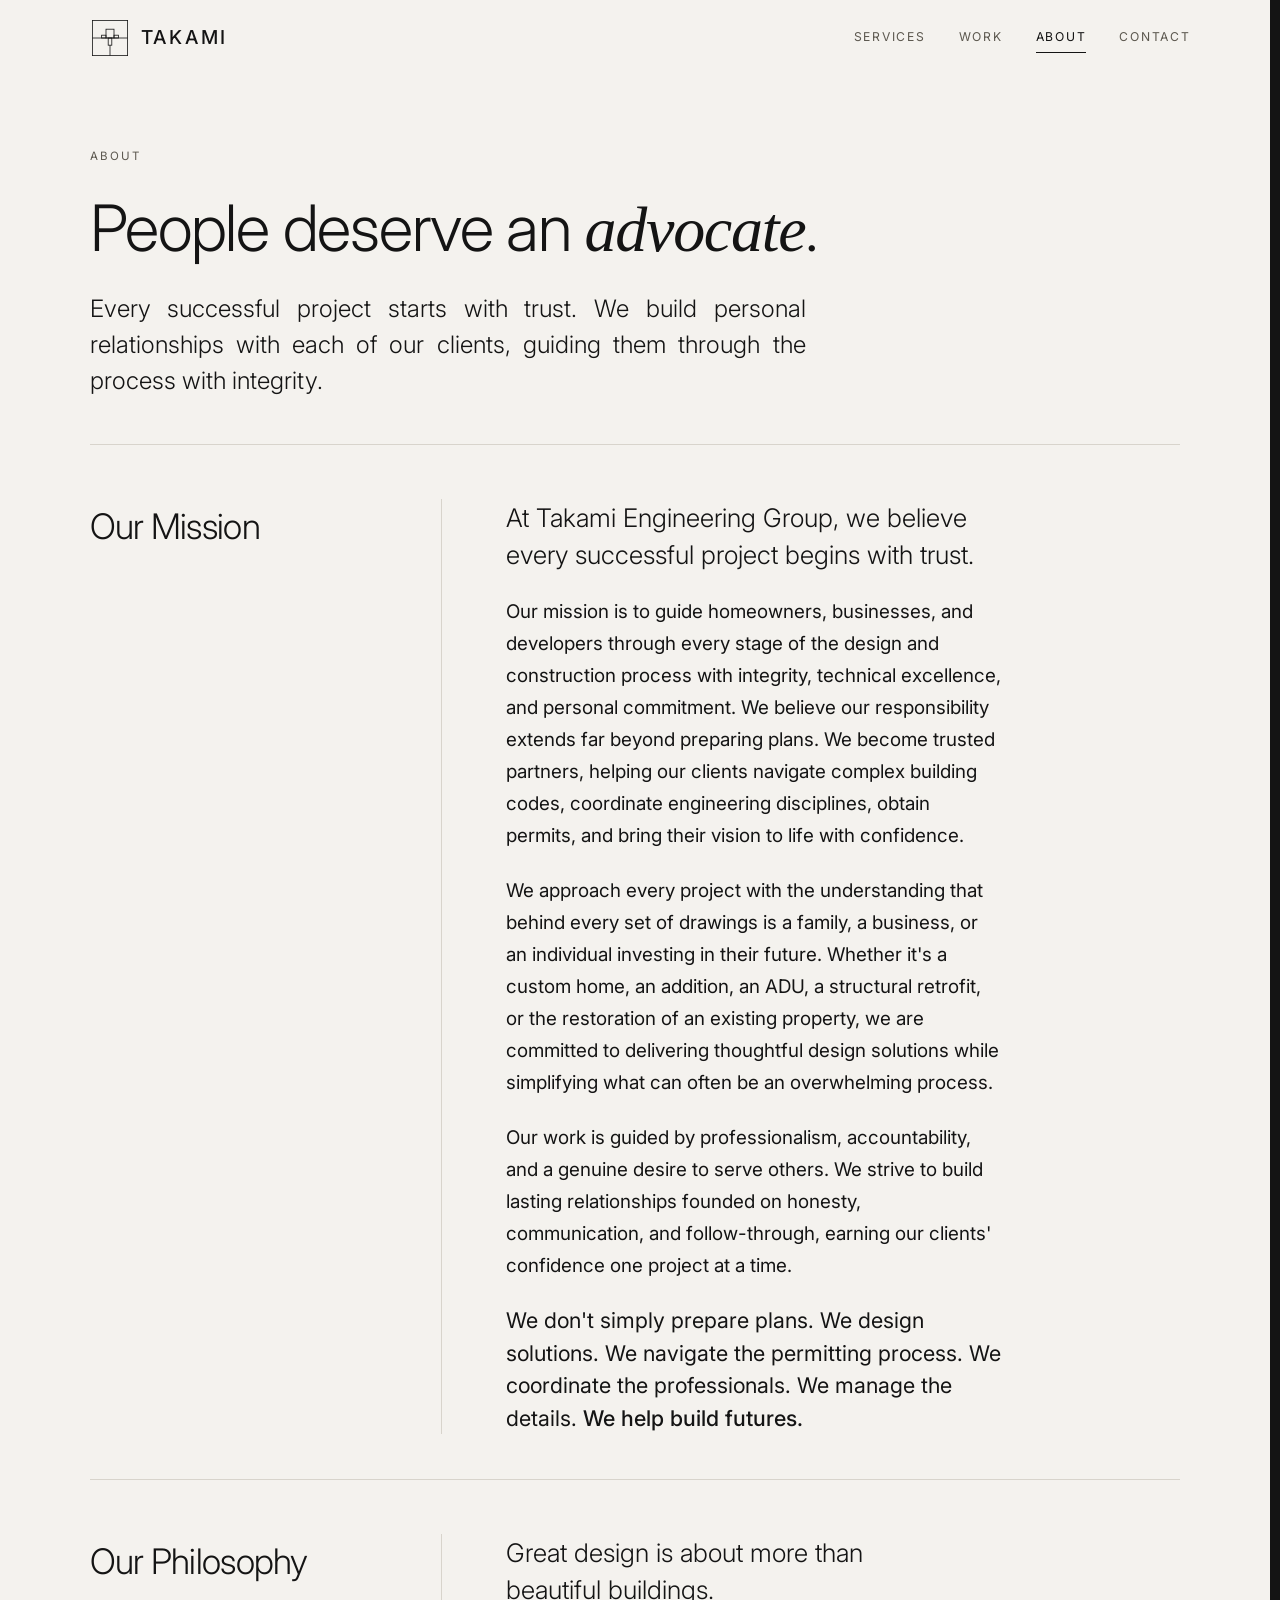
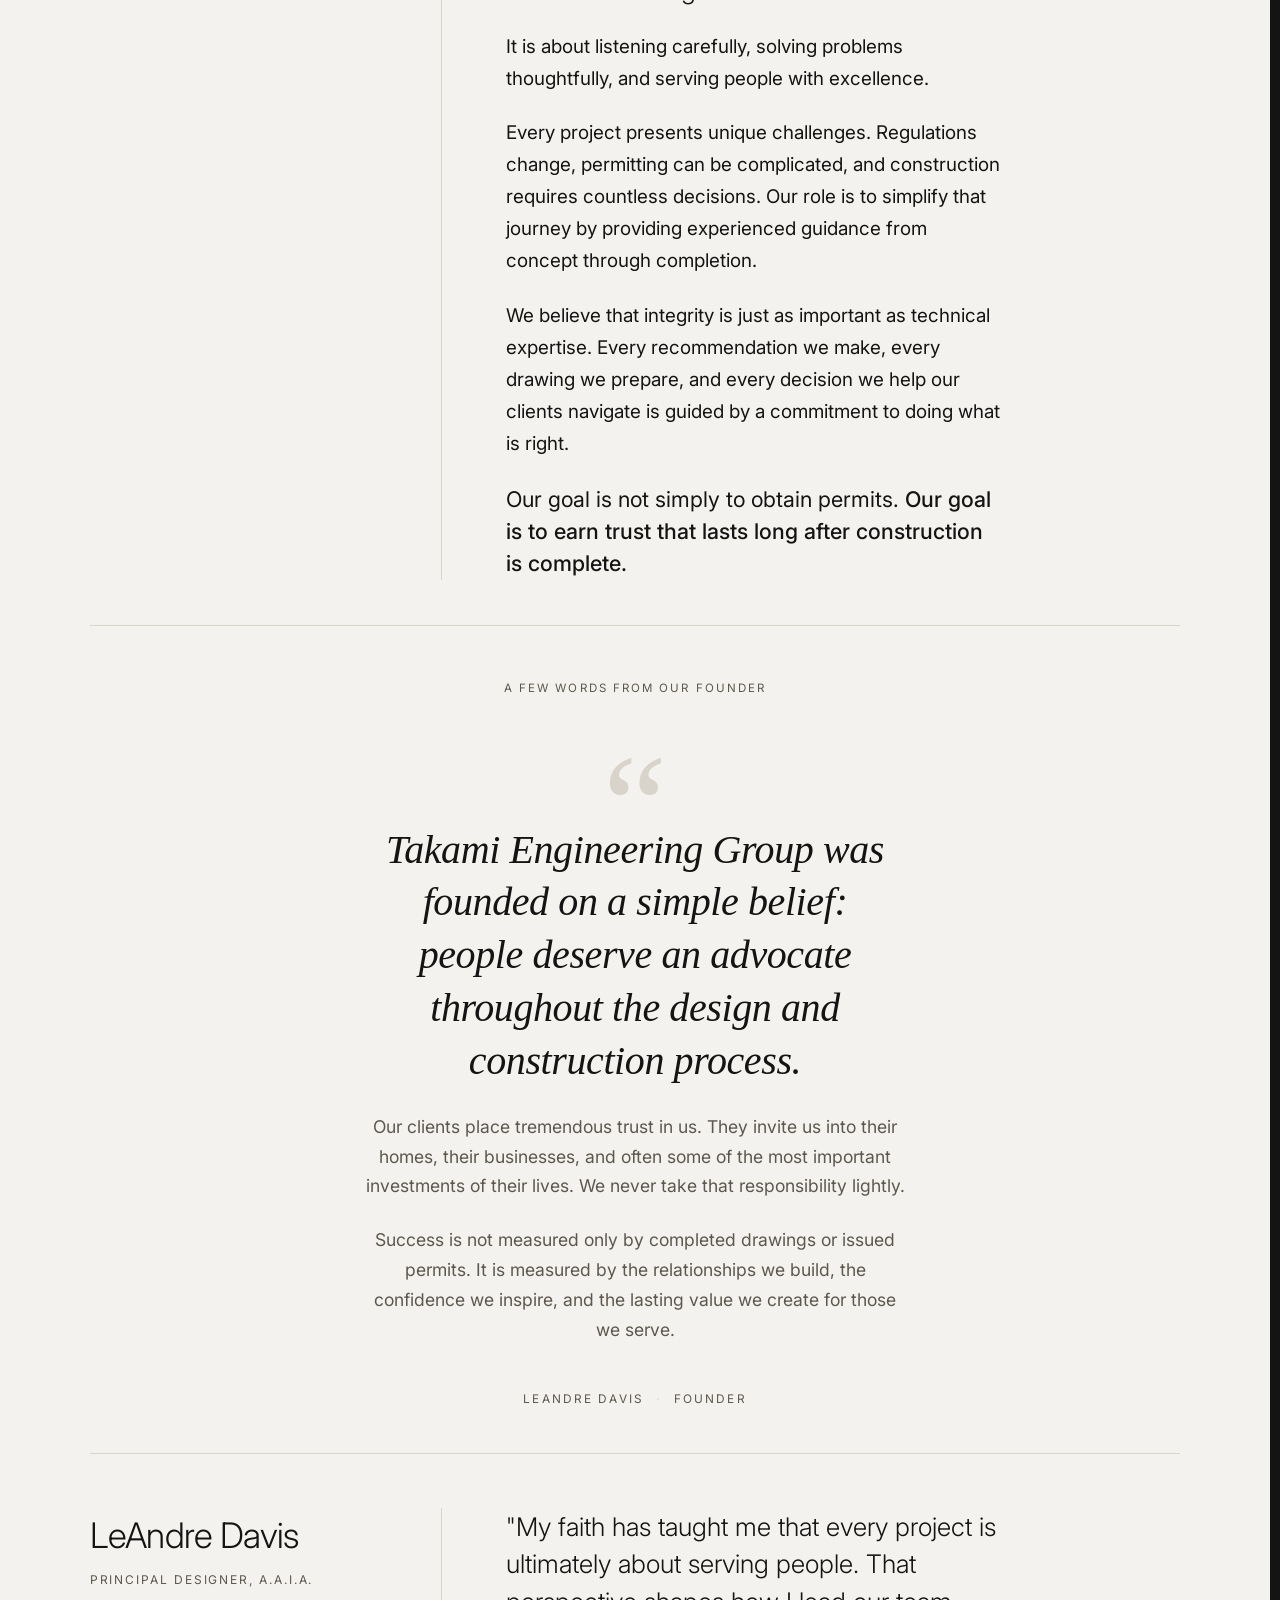
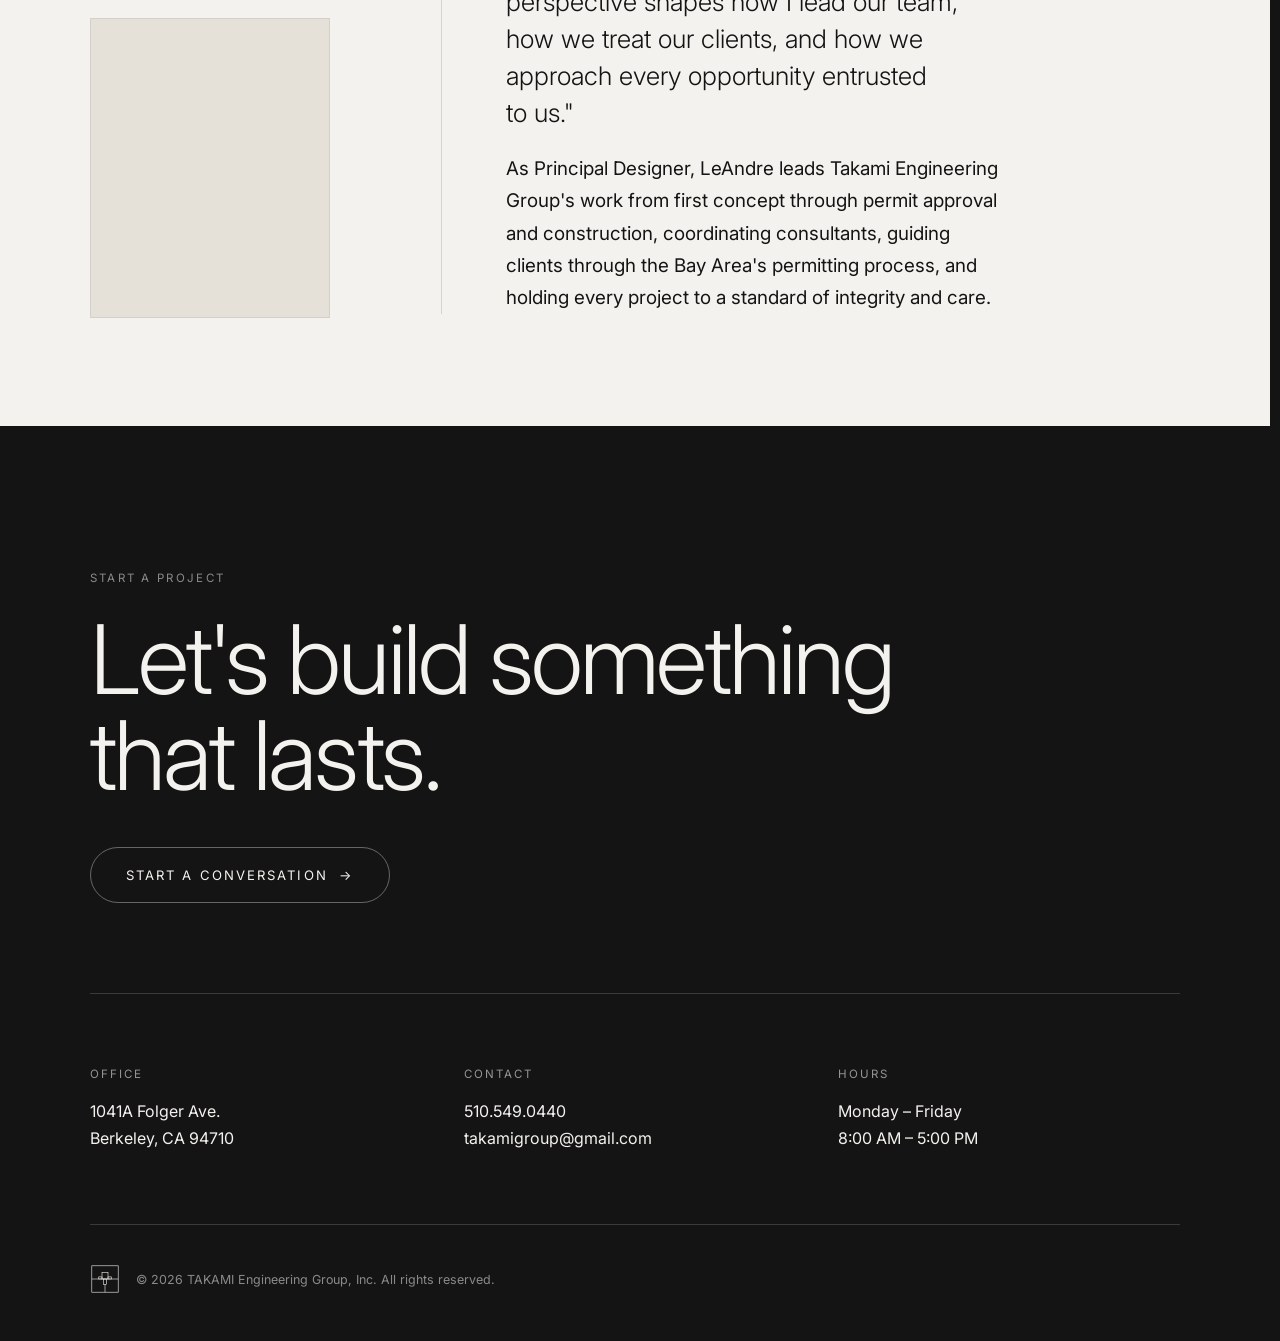
==== about.html @ b1cdbc2b "Mobile: centre 01-03 in the tower openings + centre the home page - Bridge: opening the raw image sh" ====
<!DOCTYPE html>
<html lang="en">

<head>
    <meta charset="utf-8" />
    <meta name="viewport" content="width=device-width, initial-scale=1" />
    <title>About · TAKAMI Engineering Group, Inc.</title>
    <meta name="description"
        content="Our mission, philosophy and founder. TAKAMI Engineering Group guides Bay Area clients through design, permitting and construction with integrity and personal commitment." />
    <meta name="theme-color" content="#141414" />

    <link rel="icon" type="image/svg+xml" href="favicon.svg" />

    <meta property="og:type" content="website" />
    <meta property="og:site_name" content="TAKAMI Engineering Group, Inc." />
    <meta property="og:title" content="About · TAKAMI Engineering Group, Inc." />
    <meta property="og:description"
        content="Every successful project begins with trust. Our mission, philosophy, and a few words from founder LeAndre Davis." />
    <meta property="og:url" content="https://takamigroup.com/about.html" />
    <meta name="twitter:card" content="summary" />

    <link rel="preconnect" href="https://fonts.googleapis.com">
    <link rel="preconnect" href="https://fonts.gstatic.com" crossorigin>
    <link href="https://fonts.googleapis.com/css2?family=Inter:wght@300;400;500&display=swap" rel="stylesheet">
    <link rel="stylesheet" href="styles.css?v=89">
</head>

<body>

    <template id="mark">
        <svg class="mark" viewBox="0 0 100 100" aria-hidden="true" focusable="false">
            <g fill="none" stroke="currentColor" stroke-width="2" vector-effect="non-scaling-stroke">
                <rect x="6" y="6" width="88" height="88" />
                <line x1="6" y1="50" x2="94" y2="50" />
                <rect x="40" y="28" width="20" height="22" />
                <rect x="29" y="43" width="11" height="7" />
                <rect x="60" y="43" width="11" height="7" />
                <rect x="45.5" y="50" width="9" height="18" />
                <line x1="50" y1="68" x2="50" y2="94" />
            </g>
        </svg>
    </template>

    <!-- NAV -->
    <header class="nav" id="top">
        <div class="nav__inner">
            <a class="brand" href="index.html" aria-label="TAKAMI, home">
                <span class="brand__mark">
                    <svg viewBox="0 0 100 100" aria-hidden="true" focusable="false">
                        <g class="m-logo" fill="none" stroke="currentColor" stroke-width="2"
                            vector-effect="non-scaling-stroke">
                            <rect x="6" y="6" width="88" height="88" />
                            <line x1="6" y1="50" x2="94" y2="50" />
                            <rect x="40" y="28" width="20" height="22" />
                            <rect x="29" y="43" width="11" height="7" />
                            <rect x="60" y="43" width="11" height="7" />
                            <rect x="45.5" y="50" width="9" height="18" />
                            <line x1="50" y1="68" x2="50" y2="94" />
                        </g>
                    </svg>
                </span>
                <span class="brand__word">TAKAMI</span>
            </a>
            <button class="nav__toggle" id="navToggle" type="button" aria-label="Menu"
                aria-expanded="false" aria-controls="navLinks">
                <span></span><span></span><span></span>
            </button>
            <nav class="nav__links" id="navLinks" aria-label="Primary">
                <a href="services.html">Services</a>
                <a href="work.html">Work</a>
                <a href="about.html" aria-current="page">About</a>
                <a href="contact.html">Contact</a>
            </nav>
        </div>
    </header>

    <main>

        <section class="page-head reveal">
            <p class="eyebrow">About</p>
            <h1 class="page-title">People deserve an <em>advocate</em>.</h1>
            <p class="page-lead">
                Every successful project starts with trust. We build personal relationships 
                with each of our clients, guiding them through the process with integrity.
            </p>
            <hr class="hero__rule">
        </section>

        <!-- Mission -->
        <section class="split reveal">
            <div class="split__label">
                <h2>Our Mission</h2>
            </div>
            <div class="prose">
                <p class="prose__lead">At Takami Engineering Group, we believe every successful project
                    begins with trust.</p>
                <p>Our mission is to guide homeowners, businesses, and developers through every stage of the
                    design and construction process with integrity, technical excellence, and personal
                    commitment. We believe our responsibility extends far beyond preparing plans. We become
                    trusted partners, helping our clients navigate complex building codes, coordinate
                    engineering disciplines, obtain permits, and bring their vision to life with confidence.</p>
                <p>We approach every project with the understanding that behind every set of drawings is a
                    family, a business, or an individual investing in their future. Whether it's a custom home,
                    an addition, an ADU, a structural retrofit, or the restoration of an existing property, we
                    are committed to delivering thoughtful design solutions while simplifying what can often be
                    an overwhelming process.</p>
                <p>Our work is guided by professionalism, accountability, and a genuine desire to serve others.
                    We strive to build lasting relationships founded on honesty, communication, and
                    follow-through, earning our clients' confidence one project at a time.</p>
                <p class="prose__statement">We don't simply prepare plans. We design solutions. We navigate the
                    permitting process. We coordinate the professionals. We manage the details.
                    <strong>We help build futures.</strong></p>
            </div>
        </section>

        <hr class="about-rule">

        <!-- Philosophy -->
        <section class="split reveal">
            <div class="split__label">
                <h2>Our Philosophy</h2>
            </div>
            <div class="prose">
                <p class="prose__lead">Great design is about more than beautiful buildings.</p>
                <p>It is about listening carefully, solving problems thoughtfully, and serving people with
                    excellence.</p>
                <p>Every project presents unique challenges. Regulations change, permitting can be complicated,
                    and construction requires countless decisions. Our role is to simplify that journey by
                    providing experienced guidance from concept through completion.</p>
                <p>We believe that integrity is just as important as technical expertise. Every recommendation
                    we make, every drawing we prepare, and every decision we help our clients navigate is guided
                    by a commitment to doing what is right.</p>
                <p class="prose__statement">Our goal is not simply to obtain permits.
                    <strong>Our goal is to earn trust that lasts long after construction is complete.</strong>
                </p>
            </div>
        </section>

        <hr class="about-rule">

        <!-- A few words from our founder -->
        <section class="reveal founder">
            <p class="eyebrow founder__eyebrow">A few words from our founder</p>
            <blockquote class="quote">
                <p class="quote__lead">Takami Engineering Group was founded on a simple belief: people
                    deserve an advocate throughout the design and construction process.</p>
                <p class="quote__body">Our clients place tremendous trust in us. They invite us into their
                    homes, their businesses, and often some of the most important investments of their lives.
                    We never take that responsibility lightly.</p>
                <p class="quote__body">Success is not measured only by completed drawings or issued permits.
                    It is measured by the relationships we build, the confidence we inspire, and the lasting
                    value we create for those we serve.</p>
                <footer class="quote__cite">LeAndre Davis <span>·</span> Founder</footer>
            </blockquote>
        </section>

        <hr class="about-rule">

        <!-- About LeAndre -->
        <section class="split reveal" id="leandre">
            <div class="split__label">
                <h2>LeAndre Davis</h2>
                <p class="split__sub">Principal Designer, A.A.I.A.</p>
                <span class="split__portrait" aria-hidden="true"></span>
            </div>
            <div class="prose">
                <p class="prose__lead">"My faith has taught me that every project is ultimately about serving
                    people. That perspective shapes how I lead our team, how we treat our clients, and how we
                    approach every opportunity entrusted to us."</p>
                <p>As Principal Designer, LeAndre leads Takami Engineering Group's work from first concept
                    through permit approval and construction, coordinating consultants, guiding clients through
                    the Bay Area's permitting process, and holding every project to a standard of integrity and
                    care.</p>
            </div>
        </section>

    </main>

    <!-- FOOTER -->
    <footer class="footer">
        <div class="footer__cta reveal">
            <p class="footer__eyebrow">Start a project</p>
            <h2>Let's build something<br>that lasts.</h2>
            <a class="button" href="contact.html">
                Start a conversation <span class="button__arrow" aria-hidden="true">→</span>
            </a>
        </div>

        <div class="footer__grid">
            <div>
                <h3>Office</h3>
                <p><a class="map-link" href="https://www.google.com/maps/dir/?api=1&amp;destination=1041A%20Folger%20Ave%2C%20Berkeley%2C%20CA%2094710" target="_blank" rel="noopener">1041A Folger Ave.<br>Berkeley, CA 94710</a></p>
            </div>
            <div>
                <h3>Contact</h3>
                <p>
                    <a href="tel:+15105490440">510.549.0440</a><br>
                    <a href="mailto:takamigroup@gmail.com">takamigroup@gmail.com</a>
                </p>
            </div>
            <div>
                <h3>Hours</h3>
                <p>Monday – Friday<br>8:00 AM – 5:00 PM</p>
            </div>
        </div>

        <div class="footer__base">
            <span class="footer__mark" data-mark></span>
            <p>© <span id="year"></span> TAKAMI Engineering Group, Inc. All rights reserved.</p>
        </div>
    </footer>

    <script src="site.js?v=89"></script>

</body>

</html>
---- styles.css ----
/* ------------------------------------------------------------------
   TAKAMI Engineering Group — concept homepage
   Monochrome, typographic, image-forward. No dependencies.
------------------------------------------------------------------ */

:root {
    --ink: #141414;
    --ink-soft: #5c584f;
    --paper: #f4f2ee;
    --line: #d8d4cc;
    --tile: #e5e1d9;
    --accent: #3d4b57;
    /* muted steel-blue, used only on hover / focus */
    --max: 1320px;
    --pad: clamp(1.5rem, 7vw, 8.5rem);
    /* left edge of the centred content — the shared alignment gutter
       (matches the footer: padding sits OUTSIDE the max-width) */
    --gutter: max(var(--pad), calc((100vw - var(--max)) / 2));
    --header-h: 4.75rem;
    --ease: cubic-bezier(0.22, 1, 0.36, 1);
}

*,
*::before,
*::after {
    box-sizing: border-box;
}

html {
    scroll-behavior: smooth;
    scroll-padding-top: var(--header-h);
    /* the footer's dark colour fills any overscroll past the bottom (no white gap) */
    background: var(--ink);
    /* reserve the scrollbar's width so nothing shifts when the page unlocks
       after the intro — the custom bar lives in this already-reserved gutter */
    scrollbar-gutter: stable;
    /* Firefox: thumb hidden until JS adds .scrolling */
    scrollbar-width: thin;
    scrollbar-color: transparent var(--paper);
}

html.scrolling {
    scrollbar-color: #a29c92 var(--paper);
}

/* custom scrollbar (WebKit / Chromium) — a floating capsule that is hidden
   by default and only appears while scrolling (JS toggles html.scrolling) */
::-webkit-scrollbar {
    width: 12px;
}

::-webkit-scrollbar-track {
    /* paper track blends with the page so only the floating thumb shows
       (the black html background is kept for the bottom overscroll) */
    background: var(--paper);
}

::-webkit-scrollbar-thumb {
    background: transparent;
    background-clip: padding-box;
    border: 2px solid transparent;
    border-radius: 999px;
    transition: background 0.3s var(--ease);
}

html.scrolling::-webkit-scrollbar-thumb {
    background: #a29c92;
}

html.scrolling::-webkit-scrollbar-thumb:hover {
    background: #7d766a;
}

body {
    margin: 0;
    background: var(--paper);
    color: var(--ink);
    font-family: "Inter", system-ui, -apple-system, sans-serif;
    font-weight: 400;
    line-height: 1.55;
    -webkit-font-smoothing: antialiased;
    text-rendering: optimizeLegibility;
    /* full-bleed backdrops use 100vw; clip the sliver past the content box so no
       horizontal scrollbar appears at any width or zoom (clip keeps vertical
       scrolling intact, unlike hidden) */
    overflow-x: clip;
}

a {
    color: inherit;
    text-decoration: none;
}

/* address links to Google Maps directions — inherit their surrounding colour */
.map-link:hover {
    text-decoration: underline;
    text-underline-offset: 3px;
}

/* crafted keyboard focus — invisible to mouse users */
:focus-visible {
    outline: 2px solid var(--accent);
    outline-offset: 3px;
    border-radius: 2px;
}

/* light ring on the dark footer for contrast */
.button:focus-visible,
.footer a:focus-visible {
    outline-color: rgba(244, 242, 238, 0.85);
}

/* Golden Gate tower behind the process (numbers) section only — full-bleed,
   grayscale, ghosted. The image top matches the section top; it scrolls with the
   section (not fixed). Full-bleed is safe at any width via body's overflow-x. */
.process-band {
    position: relative;
    /* how far the tower is zoomed past cover; site.js reads this to keep the copy
       aligned to the (now wider) legs. Higher = tower bigger, copy wider. */
    --tower-zoom: 1.75;
}

/* the process section's own padding — kept on .process-band directly (not tied
   to following the page-head) so the tuned tower-image height holds wherever the
   section sits in the page order */
.process-band {
    padding-top: clamp(1rem, 3vh, 2rem);
    /* holds the section (and thus the tower image) at its original height while
       the tightened steps free up space above */
    padding-bottom: clamp(1.5rem, 3.8vh, 8rem);
}

/* no divider under the "Our Process" label (transparent keeps the section
   height identical), and drop just the label lower without moving the journey
   or the tower image */
/* drop just the "Our Process" label lower, and KEEP its original bottom spacing
   so the process section height (and the tuned tower fit) is unchanged */
.process-band .section-head {
    margin-bottom: clamp(1.75rem, 4vh, 2.5rem);
    padding-bottom: clamp(0.9rem, 2.2vh, 1.4rem);
    transform: translateY(clamp(1.5rem, 4vh, 3rem));
}

/* space after the services marquee, before the tower image begins —
   matches the page-lead → rule gap */
.svc-section {
    padding-bottom: clamp(2rem, 5vh, 3.5rem);
}

/* Our difference sits between the tower and the footer — tighten the space
   above and below it */
.difference {
    padding-top: clamp(2rem, 5vh, 3.5rem);
    padding-bottom: clamp(2rem, 5vh, 3.5rem);
    display: grid;
    /* left column hugs the text (capped so it can't overflow on mid widths); the
       map sits right beside it, and leftover space falls to the right */
    grid-template-columns: minmax(0, 39rem) clamp(15rem, 22vw, 20rem);
    justify-content: start;
    align-items: center;
    gap: clamp(2.5rem, 5vw, 4.5rem);
}

.process-band::before {
    content: "";
    position: absolute;
    top: 0;
    bottom: 0;
    left: 50%;
    width: 100vw;
    transform: translateX(-50%);
    z-index: 0;
    pointer-events: none;
    background:
        linear-gradient(rgba(244, 242, 238, 0.80), rgba(244, 242, 238, 0.80)),
        url("golden_gate2.avif") center -26px / auto calc(var(--tower-zoom) * 100%) no-repeat;
    filter: grayscale(1) contrast(1.05);
}

.process-band > * {
    position: relative;
    z-index: 1;
}

h1,
h2,
h3 {
    font-weight: 300;
    letter-spacing: -0.02em;
    margin: 0;
    text-wrap: balance;
}

p {
    text-wrap: pretty;
}

.mark {
    width: 100%;
    height: 100%;
    display: block;
}

.eyebrow,
.section-index,
.tile__place,
.footer h3 {
    font-size: 0.72rem;
    text-transform: uppercase;
    letter-spacing: 0.18em;
    color: var(--ink-soft);
    font-weight: 400;
}

/* ---------------------------------------------------------------- Nav / brand */

.nav {
    position: fixed;
    top: 0;
    left: 0;
    right: 0;
    z-index: 200;
    height: var(--header-h);
    /* transparent with no line at the top; both fade in on scroll (all pages) */
    background: transparent;
    border-bottom: 1px solid transparent;
    transition: background 0.45s var(--ease), border-color 0.45s var(--ease);
}

/* solidify the header + reveal its underline once the page is scrolled */
body.scrolled .nav {
    background: var(--paper);
    border-bottom-color: var(--line);
}

.nav__inner {
    height: 100%;
    max-width: calc(var(--max) + 2 * var(--pad));
    margin-inline: auto;
    padding: 0 var(--pad);
    display: flex;
    align-items: center;
    justify-content: space-between;
    gap: 1.5rem;
}

.brand {
    display: inline-flex;
    align-items: center;
    gap: 0.7rem;
    flex: none;
    color: var(--ink);
}

.brand__mark {
    width: 40px;
    height: 40px;
    display: block;
    flex: none;
}

.brand__mark svg {
    width: 100%;
    height: 100%;
    display: block;
    overflow: visible;
}

.brand__word {
    font-size: 1.2rem;
    letter-spacing: 0.14em;
    font-weight: 500;
}


/* --- visible page navigation (readily available, no logo click) --- */
.nav__links {
    display: flex;
    align-items: center;
    gap: clamp(1.25rem, 2.6vw, 2.75rem);
}

.nav__links a {
    position: relative;
    font-size: 0.76rem;
    text-transform: uppercase;
    letter-spacing: 0.14em;
    color: var(--ink-soft);
    transition: color 0.3s var(--ease);
}

.nav__links a::after {
    content: "";
    position: absolute;
    left: 0;
    bottom: -6px;
    width: 100%;
    height: 1px;
    background: var(--ink);
    transform: scaleX(0);
    transform-origin: left;
    transition: transform 0.35s var(--ease);
}

.nav__links a:hover,
.nav__links a[aria-current="page"] {
    color: var(--ink);
}

.nav__links a:hover::after,
.nav__links a[aria-current="page"]::after {
    transform: scaleX(1);
}

/* --- mobile menu toggle --- */
.nav__toggle {
    display: none;
    flex-direction: column;
    gap: 5px;
    -webkit-appearance: none;
    appearance: none;
    background: none;
    border: 0;
    padding: 0.5rem;
    margin: -0.5rem;
    cursor: pointer;
    color: var(--ink);
}

.nav__toggle span {
    display: block;
    width: 24px;
    height: 1.5px;
    background: currentColor;
    transition: transform 0.35s var(--ease), opacity 0.3s var(--ease);
}

.nav__toggle.is-open span:nth-child(1) {
    transform: translateY(6.5px) rotate(45deg);
}

.nav__toggle.is-open span:nth-child(2) {
    opacity: 0;
}

.nav__toggle.is-open span:nth-child(3) {
    transform: translateY(-6.5px) rotate(-45deg);
}

@media (max-width: 720px) {
    .nav__toggle {
        display: inline-flex;
    }

    .nav__links {
        position: fixed;
        top: var(--header-h);
        left: 0;
        right: 0;
        flex-direction: column;
        align-items: stretch;
        gap: 0;
        padding: 0.25rem var(--pad) 1.25rem;
        background: var(--paper);
        border-bottom: 1px solid var(--line);
        transform: translateY(-10px);
        opacity: 0;
        visibility: hidden;
        transition: opacity 0.3s var(--ease), transform 0.3s var(--ease),
            visibility 0s linear 0.3s;
    }

    .nav__links.is-open {
        opacity: 1;
        visibility: visible;
        transform: none;
        transition: opacity 0.3s var(--ease), transform 0.3s var(--ease);
    }

    .nav__links a {
        font-size: 0.95rem;
        letter-spacing: 0.1em;
        padding: 0.95rem 0;
        border-bottom: 1px solid var(--line);
    }

    .nav__links a:last-child {
        border-bottom: 0;
    }

    .nav__links a::after {
        display: none;
    }
}

/* ---------------------------------------------------------------- Intro */

body.intro-lock {
    overflow: hidden;
}

#intro {
    display: none;
}

@media (prefers-reduced-motion: no-preference) {
    /* off-white intro that matches the page — the logo settles into the light header */
    #intro {
        display: block;
        position: fixed;
        inset: 0;
        z-index: 9999;
        pointer-events: none;
        background: var(--paper);
    }

    #intro .intro__veil {
        display: none;
    }

    /* mark + words start hidden and fade in together once ready */
    #intro .intro__mark {
        position: absolute;
        top: 50%;
        left: 50%;
        width: min(190px, 38vw);
        aspect-ratio: 1;
        transform: translate(-50%, -50%);
        color: var(--ink);
        opacity: 0;
    }

    #intro .intro__words {
        position: absolute;
        left: 50%;
        top: calc(50% + min(95px, 19vw) + 1.6rem);
        transform: translateX(-50%);
        display: flex;
        flex-direction: column;
        align-items: center;
        gap: 0.5rem;
        text-align: center;
        white-space: nowrap;
        color: var(--ink);
        opacity: 0;
    }

    .intro__title {
        font-size: clamp(1.9rem, 5.5vw, 3rem);
        font-weight: 300;
        letter-spacing: 0.05em;
        line-height: 1;
    }

    .intro__sub {
        font-size: clamp(0.68rem, 1.5vw, 0.9rem);
        font-weight: 400;
        letter-spacing: 0.32em;
        color: var(--ink-soft);
    }

    /* the sequence starts only after fonts are ready (JS adds .intro-ready):
       logo + wordmark fade in, wordmark dissolves, logo travels to the header,
       then the whole intro fades away revealing the light page beneath */
    body.intro-ready #intro {
        animation: introOut 0.6s var(--ease) 3.4s forwards;
    }

    body.intro-ready #intro .intro__mark {
        animation: introIn 0.7s var(--ease) forwards,
            markToCorner 1.35s var(--ease) 2s forwards;
    }

    body.intro-ready #intro .intro__words {
        animation: introWordsIn 0.8s var(--ease) 0.15s both,
            introWordsOut 0.6s var(--ease) 1.55s forwards;
    }
}

/* logo settles exactly onto the header .brand mark — JS measures the real mark
   and sets --mark-x/y/w; the calc() values are only a pre-JS fallback */
@keyframes markToCorner {
    to {
        top: var(--mark-y, calc((var(--header-h) - 40px) / 2));
        left: var(--mark-x, var(--gutter));
        width: var(--mark-w, 40px);
        transform: translate(0, 0);
    }
}

@keyframes introIn {
    from {
        opacity: 0;
    }

    to {
        opacity: 1;
    }
}

/* wordmark rises and fades in on load */
@keyframes introWordsIn {
    from {
        opacity: 0;
        transform: translateX(-50%) translateY(16px);
    }

    to {
        opacity: 1;
        transform: translateX(-50%) translateY(0);
    }
}

/* then lifts away before the mark travels to the corner */
@keyframes introWordsOut {
    to {
        opacity: 0;
        transform: translateX(-50%) translateY(-10px);
    }
}

@keyframes introOut {
    to {
        opacity: 0;
    }
}

/* ---------------------------------------------------------------- Layout */

main {
    display: block;
}

section {
    padding: clamp(4.5rem, 12vh, 9rem) var(--pad);
    /* +2·pad so the inner padding lands the content at the same width and
       margins as the footer box (padding effectively sits outside --max) */
    max-width: calc(var(--max) + 2 * var(--pad));
    margin-inline: auto;
}

.section-head {
    /* same gap as the page eyebrow → title (1.75rem) */
    margin-bottom: 1.75rem;
    padding-bottom: 0;
    /* no line under the heading — a section is ended by a rule, not started;
       kept transparent (not removed) so section heights are unchanged */
    border-bottom: 1px solid transparent;
}

/* section labels now read like the page eyebrow: small, uppercase, muted */
.section-head h2 {
    margin: 0;
    font-size: 0.72rem;
    font-weight: 400;
    text-transform: uppercase;
    letter-spacing: 0.18em;
    color: var(--ink-soft);
}

/* ---------------------------------------------------------------- Hero */

.hero {
    padding-top: calc(var(--header-h) + clamp(2rem, 8vh, 6rem));
    padding-bottom: 0;
    position: relative;
}

/* Golden Gate backdrop behind the hero — full-bleed, grayscale, ghosted so the
   text stays crisp. Runs from the very top (behind the transparent header, so it
   shows through) down to the hero rule. The image is positioned low so the
   bridge sits toward the bottom of the hero. */
.hero::before {
    content: "";
    position: absolute;
    top: 0;
    bottom: 0;
    left: 50%;
    width: 100vw;
    transform: translateX(-50%);
    z-index: 0;
    pointer-events: none;
    background:
        linear-gradient(180deg,
            rgba(244, 242, 238, 0.92) 0%,
            rgba(244, 242, 238, 0.85) 45%,
            rgba(244, 242, 238, 0.60) 100%),
        url("golden_gate.avif") center top / cover no-repeat;
    filter: grayscale(1) contrast(1.04);
}

/* Intersecting-lines frame: a vertical spine in the left margin that meets the
   hero rule at the bottom-left corner, cradling the hero words (Avelar cue). */
.hero::after {
    content: "";
    position: absolute;
    left: calc(var(--pad) - 1.4rem);
    top: calc(var(--header-h) + clamp(2rem, 8vh, 6rem));
    bottom: 0;
    width: 1px;
    background: var(--line);
    z-index: 1;
    pointer-events: none;
}

.hero > * {
    position: relative;
    z-index: 1;
}

/* extend the rule left so it intersects the vertical spine, and push it a little
   lower so the ghosted bridge shows more before the rule (home only) */
.hero .hero__rule {
    margin-top: clamp(3.5rem, 8vh, 6rem);
    margin-left: -1.4rem;
    width: calc(100% + 1.4rem);
}

/* the gutter is too tight for the spine on small screens */
@media (max-width: 640px) {
    .hero::after {
        display: none;
    }

    .hero .hero__rule {
        margin-left: 0;
        width: auto;
    }
}

.eyebrow {
    margin: 0 0 1.75rem;
}

/* shrink-wrap the statement + sub so the sub can justify to the exact width
   of the widest headline line (Picture 1) */
.hero__lines {
    width: max-content;
    max-width: 100%;
}

.hero__statement {
    font-size: clamp(2rem, 5vw, 4.2rem);
    line-height: 1.05;
    /* explicit line break controls the wrap — don't let balance override it */
    text-wrap: wrap;
}

.nowrap {
    white-space: nowrap;
}

/* divider between the hero and the section below */
.hero__rule {
    height: 0;
    border: 0;
    border-top: 1px solid var(--line);
    margin: clamp(2rem, 5vh, 3.5rem) 0 0;
}

.hero__statement em {
    font-style: italic;
    font-family: Georgia, "Times New Roman", serif;
    font-weight: 300;
}

.hero__sub {
    margin: 2.75rem 0 0;
    font-size: 0.82rem;
    letter-spacing: 0.2em;
    text-transform: uppercase;
    color: var(--ink-soft);
    /* stretch the single line to the full width of the headline block */
    text-align: justify;
    text-align-last: justify;
}

/* the mobile-only line break (splits the four services 2 + 2); on desktop the
   line stays single, so the middle separator shows as a normal middot instead */
.hero__sub-nl {
    display: none;
}

/* ---------------------------------------------------------------- Intro copy */

.intro-copy {
    display: grid;
    grid-template-columns: 1.4fr 1fr;
    gap: clamp(2rem, 6vw, 6rem);
    align-items: stretch;
    /* symmetric vertical padding so the whole block centres in its section;
       trimmed to offset the taller hero above so the footer stays put */
    padding-block: clamp(2rem, 6vh, 4.75rem);
}

/* left column: keep its copy centred in the shared column height */
.intro-copy__text {
    display: flex;
    flex-direction: column;
    justify-content: center;
}

.intro-copy__lead {
    font-size: clamp(1.05rem, 1.6vw, 1.3rem);
    font-weight: 300;
    line-height: 1.5;
    margin: 0;
}

.intro-copy__more {
    margin: 1.4rem 0 0;
    font-size: 0.98rem;
    font-weight: 300;
    color: var(--ink-soft);
}

.intro-copy__more a {
    color: var(--ink);
    text-decoration: underline;
    text-underline-offset: 3px;
}

.stats {
    display: grid;
    grid-auto-rows: 1fr;
    margin: 0;
}

/* Equal, gap-free rows so each divider line sits exactly at a row boundary;
   centring the content then lands it midway between its two lines. */
.stats div {
    display: flex;
    flex-direction: column;
    justify-content: center;
    border-top: 1px solid var(--line);
    padding: 0.9rem 0;
}

.stats div:first-child {
    border-top: 0;
}

.stats dt {
    font-size: clamp(1.6rem, 2.8vw, 2.2rem);
    font-weight: 300;
    letter-spacing: -0.03em;
    line-height: 1;
}

.stats dd {
    margin: 0.5rem 0 0;
    font-size: 0.8rem;
    text-transform: uppercase;
    letter-spacing: 0.12em;
    color: var(--ink-soft);
}

/* ---------------------------------------------------------------- Work grid */

.grid {
    display: grid;
    grid-template-columns: repeat(3, 1fr);
    gap: clamp(1rem, 2.2vw, 1.75rem);
}

.tile {
    display: flex;
    flex-direction: column;
    gap: 1.1rem;
    transition: transform 0.5s var(--ease);
}

.tile__img {
    display: block;
    aspect-ratio: 4 / 5;
    background: var(--tile);
    background-image:
        linear-gradient(135deg, rgba(0, 0, 0, 0.05) 0%, transparent 55%);
    position: relative;
    overflow: hidden;
    box-shadow: inset 0 0 0 1px rgba(20, 20, 20, 0.08);
    transition: box-shadow 0.5s var(--ease);
}

.tile__img::before {
    content: attr(data-label);
    position: absolute;
    left: 1rem;
    bottom: 1rem;
    font-size: 0.68rem;
    text-transform: uppercase;
    letter-spacing: 0.18em;
    color: var(--ink-soft);
}

.tile__img::after {
    content: "";
    position: absolute;
    inset: 0;
    background: var(--ink);
    opacity: 0;
    transition: opacity 0.5s var(--ease);
}

.tile:hover {
    transform: translateY(-4px);
}

.tile:hover .tile__img {
    box-shadow: inset 0 0 0 1px rgba(20, 20, 20, 0.2);
}

.tile:hover .tile__img::after {
    opacity: 0.05;
}

/* hanging catalog number + caption */
.tile__foot {
    display: flex;
    gap: 1rem;
    align-items: baseline;
}

.tile__no {
    flex: none;
    font-size: 0.72rem;
    letter-spacing: 0.1em;
    color: var(--ink-soft);
    font-variant-numeric: tabular-nums;
}

.tile__meta {
    display: flex;
    flex-direction: column;
    gap: 0.3rem;
}

.tile__name {
    position: relative;
    width: max-content;
    max-width: 100%;
    font-size: 1.02rem;
    font-weight: 400;
    transition: color 0.4s var(--ease);
}

.tile__name::after {
    content: "";
    position: absolute;
    left: 0;
    bottom: -3px;
    width: 100%;
    height: 1px;
    background: var(--accent);
    transform: scaleX(0);
    transform-origin: left;
    transition: transform 0.45s var(--ease);
}

.tile:hover .tile__name {
    color: var(--accent);
}

.tile:hover .tile__name::after {
    transform: scaleX(1);
}

/* ---------------------------------------------------------------- Practice */

/* centered single column so each service sits on the bridge tower's axis */
.capabilities {
    list-style: none;
    margin: 0 auto;
    padding: 0;
    max-width: 44rem;
}

.capabilities li {
    font-size: clamp(1.15rem, 2.4vw, 1.65rem);
    font-weight: 300;
    padding: 1.15rem 0;
    border-bottom: 1px solid var(--line);
    text-align: center;
}

.practice__note {
    max-width: 46ch;
    margin: 2.75rem 0 0;
    color: var(--ink-soft);
    font-size: 1rem;
}

/* ---------------------------------------------------------------- Footer */

.footer {
    background: var(--ink);
    color: var(--paper);
    padding: clamp(4.5rem, 12vh, 8rem) var(--pad) 2.5rem;
    margin-top: clamp(3rem, 8vh, 6rem);
}

.footer > * {
    max-width: var(--max);
    margin-inline: auto;
}

.footer__cta {
    padding-top: clamp(1rem, 4vh, 3rem);
    padding-bottom: clamp(4rem, 10vh, 7rem);
    border-bottom: 1px solid rgba(255, 255, 255, 0.16);
}

.footer__eyebrow {
    margin: 0 0 1.5rem;
    font-size: 0.72rem;
    text-transform: uppercase;
    letter-spacing: 0.2em;
    color: rgba(255, 255, 255, 0.5);
}

.footer__cta h2 {
    font-size: clamp(2.6rem, 7.5vw, 6rem);
    line-height: 1;
    letter-spacing: -0.03em;
    margin-bottom: 2.75rem;
}

.button {
    display: inline-flex;
    align-items: center;
    gap: 0.7rem;
    padding: 1.05rem 2.2rem;
    border: 1px solid rgba(255, 255, 255, 0.35);
    border-radius: 100px;
    font-size: 0.82rem;
    text-transform: uppercase;
    letter-spacing: 0.16em;
    transition: background 0.4s var(--ease), color 0.4s var(--ease),
        border-color 0.4s var(--ease);
}

.button:hover {
    background: var(--paper);
    color: var(--ink);
    border-color: var(--paper);
}

.button__arrow {
    transition: transform 0.4s var(--ease);
}

.button:hover .button__arrow {
    transform: translateX(4px);
}

.footer h3 {
    color: rgba(255, 255, 255, 0.55);
    margin: 0 0 0.85rem;
}

.footer__grid {
    display: grid;
    grid-template-columns: repeat(3, 1fr);
    gap: 2rem;
    padding: clamp(3rem, 8vh, 5rem) 0;
}

.footer__grid p {
    margin: 0;
    line-height: 1.7;
}

.footer__grid a:hover {
    color: #fff;
    text-decoration: underline;
    text-underline-offset: 3px;
}

.footer__base {
    display: flex;
    align-items: center;
    gap: 1rem;
    padding-top: 2rem;
    border-top: 1px solid rgba(255, 255, 255, 0.16);
    color: rgba(255, 255, 255, 0.5);
    font-size: 0.78rem;
}

.footer__mark {
    width: 30px;
    height: 30px;
    flex: none;
    color: var(--paper);
}

/* ---------------------------------------------------------------- Reveal */

.reveal {
    opacity: 0;
    transform: translateY(22px);
    transition: opacity 0.9s var(--ease), transform 0.9s var(--ease);
}

.reveal.is-visible {
    opacity: 1;
    transform: none;
}

/* staggered children (grid tiles, capability rows) */
[data-stagger] > * {
    opacity: 0;
    transform: translateY(18px);
    transition: opacity 0.8s var(--ease), transform 0.8s var(--ease);
}

[data-stagger].is-visible > * {
    opacity: 1;
    transform: none;
}

@media (prefers-reduced-motion: reduce) {

    .reveal,
    [data-stagger] > * {
        opacity: 1;
        transform: none;
        transition: none;
    }

    html {
        scroll-behavior: auto;
    }
}

/* ---------------------------------------------------------------- Responsive */

@media (min-width: 640px) {
    .brand__word em {
        display: inline;
        margin-left: 0.7rem;
        letter-spacing: 0.06em;
        font-size: 1.15rem;
    }
}

@media (max-width: 860px) {
    .intro-copy {
        grid-template-columns: 1fr;
    }

    .grid {
        grid-template-columns: repeat(2, 1fr);
    }
}

@media (max-width: 560px) {
    .nav__links {
        gap: 1.1rem;
    }

    .brand__word em {
        display: none;
    }

    .grid,
    .capabilities,
    .footer__grid,
    .menu__meta {
        grid-template-columns: 1fr;
    }

    .tile__img {
        aspect-ratio: 3 / 2;
    }
}

/* ================================================================
   Inner pages — shared components (Services / About / Contact)
================================================================ */

.page-head {
    /* match the home hero so the eyebrow sits at the same height */
    padding-top: calc(var(--header-h) + clamp(2rem, 8vh, 6rem));
    padding-bottom: 0;
}

.page-title {
    /* same size as the home hero statement */
    font-size: clamp(2rem, 5vw, 4.2rem);
    line-height: 1.05;
    letter-spacing: -0.02em;
    font-weight: 300;
}

.page-title em {
    font-style: italic;
    font-family: Georgia, "Times New Roman", serif;
    font-weight: 300;
}

.page-lead {
    margin: 1.75rem 0 0;
    font-size: clamp(1.1rem, 1.9vw, 1.5rem);
    font-weight: 300;
    line-height: 1.5;
    color: var(--ink);
    /* fill the full content width, justified to the right border */
    text-align: justify;
    text-justify: inter-word;
}

/* tighten the gap between the page header and the first section */
.page-head + section {
    padding-top: clamp(2.5rem, 6vh, 4rem);
}

/* --- Process --- */
.process__step {
    display: grid;
    grid-template-columns: 3.5rem 1fr;
    gap: clamp(1rem, 3vw, 2.5rem);
    align-items: baseline;
    padding: clamp(1.5rem, 3.5vh, 2.5rem) 0;
    border-top: 1px solid var(--line);
}

.process__step:last-child {
    border-bottom: 1px solid var(--line);
}

.process__no {
    font-size: 0.72rem;
    letter-spacing: 0.12em;
    color: var(--ink-soft);
    font-variant-numeric: tabular-nums;
}

.process__title {
    font-size: clamp(1.3rem, 3vw, 2.1rem);
    font-weight: 300;
    letter-spacing: -0.02em;
}

.process__desc {
    margin: 0.6rem 0 0;
    max-width: 54ch;
    color: var(--ink-soft);
    font-size: 1rem;
    line-height: 1.6;
}

/* services list — one full-width row */
.capabilities__wide {
    grid-column: 1 / -1;
}

/* ---- Services marquee: two rows of names drifting opposite directions ---- */
.svc-marquee {
    position: relative;
    left: 50%;
    width: 100vw;
    transform: translateX(-50%);
    overflow: hidden;
    display: flex;
    flex-direction: column;
    gap: clamp(0.35rem, 1.4vh, 1rem);
    /* ghost the names in and out at both edges */
    -webkit-mask-image: linear-gradient(90deg, transparent, #000 7%, #000 93%, transparent);
    mask-image: linear-gradient(90deg, transparent, #000 7%, #000 93%, transparent);
}

.svc-row {
    display: flex;
    width: max-content;
    will-change: transform;
}

.svc-track {
    display: flex;
    align-items: center;
    flex: none;
}

.svc-item {
    flex: none;
    white-space: nowrap;
    font-size: clamp(1.3rem, 3.4vw, 2.5rem);
    font-weight: 300;
    letter-spacing: -0.01em;
    color: var(--ink);
    transition: color 0.3s var(--ease);
}

/* small rotated-square separator between each name */
.svc-item::after {
    content: "";
    display: inline-block;
    width: 0.4em;
    height: 0.4em;
    margin: 0 clamp(1.5rem, 4vw, 3rem);
    transform: translateY(-0.12em) rotate(45deg);
    border: 1px solid var(--line);
}

.svc-item:hover {
    color: var(--accent);
}

@media (prefers-reduced-motion: no-preference) {
    .svc-row {
        animation: svcScroll 42s linear infinite;
    }

    .svc-row--rev {
        animation-direction: reverse;
    }
}

@keyframes svcScroll {
    to {
        transform: translateX(-50%);
    }
}

/* ---- Services: two strands unwinding around the statement (DNA-style) ---- */
.svc-orbit {
    display: block;
    width: 100%;
    max-width: 1120px;
    margin: clamp(0.5rem, 2.5vh, 2rem) auto 0;
    overflow: visible;
    /* hidden until JS has aligned + started it, so the first paint is never the
       un-aligned/static state — it fades in already positioned and moving */
    opacity: 0;
    transition: opacity 0.5s var(--ease);
    /* ghost the strand ends in and out, like the marquee did — the centred
       statement sits at 50% and is untouched */
    -webkit-mask-image: linear-gradient(90deg, transparent, #000 9%, #000 91%, transparent);
    mask-image: linear-gradient(90deg, transparent, #000 9%, #000 91%, transparent);
}

.svc-orbit.is-ready {
    opacity: 1;
}

.svc-orbit text {
    font-family: "Inter", system-ui, -apple-system, sans-serif;
}

.svc-orbit__strand {
    font-weight: 300;
    letter-spacing: 2px;
}

.svc-orbit__strand--top {
    fill: var(--ink);
}

.svc-orbit__strand--bot {
    fill: var(--ink-soft);
}

.svc-orbit__statement {
    fill: var(--ink);
    font-weight: 300;
    letter-spacing: -0.01em;
}

.svc-orbit__em {
    font-style: italic;
    font-family: Georgia, "Times New Roman", serif;
}

.svc-orbit__soft {
    fill: var(--ink-soft);
}

/* screen-reader-only summary of the services + statement */
.svc-sr {
    position: absolute;
    width: 1px;
    height: 1px;
    padding: 0;
    margin: -1px;
    overflow: hidden;
    clip: rect(0, 0, 0, 0);
    white-space: nowrap;
    border: 0;
}

/* narrow-screen fallback — the ring needs width, so below the breakpoint we
   swap it for the statement between two simple drifting rows */
.svc-fallback {
    display: none;
}

.svc-fallback__statement {
    margin: clamp(1.4rem, 4vh, 2.2rem) 0;
    text-align: center;
    font-size: clamp(1.35rem, 5.2vw, 1.9rem);
    font-weight: 300;
    line-height: 1.35;
    color: var(--ink);
}

.svc-fallback__statement em {
    font-style: italic;
    font-family: Georgia, "Times New Roman", serif;
}

@media (max-width: 720px) {
    /* clip the orbit's side overflow to the section (html doesn't clip, so the
       negative side margins would otherwise add horizontal scroll) */
    .svc-section {
        overflow-x: clip;
    }

    /* Show the animated orbit on phones too. It's wider than the viewport and
       centred, so the ring + statement sit centre-screen while the side strands
       run off the (clipped) edges and scroll in — same idea as desktop. */
    .svc-orbit {
        display: block;
        width: 640px;
        max-width: none;
        /* equal negative side margins centre the 640px orbit and let it overflow
           the (clipped) viewport symmetrically */
        margin: clamp(1rem, 4vh, 2rem) calc(50% - 320px);
    }

    .svc-fallback {
        display: none;
    }
}

/* --- Dark band (differentiator / founder quote) --- */
.band {
    background: var(--ink);
    color: var(--paper);
    padding: clamp(4rem, 11vh, 8rem) var(--pad);
    margin-top: clamp(3rem, 8vh, 6rem);
}

.band > * {
    max-width: var(--max);
    margin-inline: auto;
}

.band__eyebrow {
    margin: 0 0 1.5rem;
    font-size: 0.72rem;
    text-transform: uppercase;
    letter-spacing: 0.2em;
    color: rgba(244, 242, 238, 0.55);
}

.band__title {
    font-size: clamp(2rem, 5vw, 3.6rem);
    font-weight: 300;
    letter-spacing: -0.02em;
    line-height: 1.05;
    max-width: 20ch;
}

.band__title em {
    font-style: italic;
    font-family: Georgia, "Times New Roman", serif;
    font-weight: 300;
}

.band__text {
    max-width: 58ch;
    margin: 1.75rem 0 0;
    color: rgba(244, 242, 238, 0.8);
    font-size: clamp(1.05rem, 1.6vw, 1.2rem);
    line-height: 1.65;
}

.jurisdictions {
    list-style: none;
    display: flex;
    flex-wrap: wrap;
    gap: 0.6rem 2.25rem;
    margin: 2.5rem 0 0;
    padding: 0;
}

.jurisdictions li {
    position: relative;
    padding-left: 1.3rem;
    font-size: 1rem;
    color: var(--ink);
}

.jurisdictions li::before {
    content: "·";
    position: absolute;
    left: 0;
    color: var(--ink-soft);
}

/* --- Founder pullquote (light) --- */
.pullquote {
    margin: 0;
    max-width: 32ch;
}

.pullquote p {
    margin: 0 0 1.25rem;
    font-size: clamp(1.35rem, 2.8vw, 2.15rem);
    font-weight: 300;
    line-height: 1.35;
    letter-spacing: -0.01em;
    color: var(--ink);
}

.pullquote cite {
    display: block;
    margin-top: 2rem;
    font-style: normal;
    font-size: 0.75rem;
    letter-spacing: 0.16em;
    text-transform: uppercase;
    color: var(--ink-soft);
}

/* Content-width gray rule between sections — same width and the same space
   above/below as the page-lead intro rule. The rule owns the whole gap: the
   section before it gets its bottom padding zeroed and the section after it its
   top padding, so every rule sits in identical space. */
.about-rule {
    border: 0;
    border-top: 1px solid var(--line);
    width: min(var(--max), calc(100% - 2 * var(--pad)));
    margin: clamp(2rem, 5vh, 3.5rem) auto clamp(3rem, 6vh, 4.5rem);
}

section:has(+ .about-rule) {
    padding-bottom: 0;
}

.about-rule + section {
    padding-top: 0;
}

/* drop the last prose line's trailing margin so the rule's own margin sets the
   space above it */
.prose > :last-child {
    margin-bottom: 0;
}

/* tighten the gap between the last About section and the footer */
#leandre {
    padding-bottom: clamp(1.5rem, 4vh, 3rem);
}

/* --- Split (label + prose) --- */
.split {
    display: grid;
    grid-template-columns: 1fr 2.1fr;
    align-items: start;
    padding-top: clamp(3rem, 7vh, 5rem);
}

/* a single vertical divider down the middle, instead of a full-width top line */
.split__label {
    padding-right: clamp(2rem, 5vw, 4rem);
}

.split .prose {
    border-left: 1px solid var(--line);
    padding-left: clamp(2rem, 5vw, 4rem);
    /* JS widens each block so its right edge lines up with "Work" in the header */
    max-width: none;
}

.split__label h2 {
    font-size: clamp(1.5rem, 3vw, 2.2rem);
    font-weight: 300;
    letter-spacing: -0.02em;
}

.split__sub {
    margin: 0.5rem 0 0;
    font-size: 0.75rem;
    text-transform: uppercase;
    letter-spacing: 0.16em;
    color: var(--ink-soft);
}

.split__portrait {
    display: block;
    margin-top: 1.75rem;
    max-width: 240px;
    aspect-ratio: 4 / 5;
    background: var(--tile);
    box-shadow: inset 0 0 0 1px rgba(20, 20, 20, 0.08);
}

/* --- Prose --- */
.prose {
    max-width: 60ch;
}

.prose p {
    margin: 0 0 1.4rem;
    font-size: clamp(1.02rem, 1.5vw, 1.18rem);
    line-height: 1.7;
}

.prose p:last-child {
    margin-bottom: 0;
}

.prose__lead {
    font-size: clamp(1.25rem, 2vw, 1.6rem) !important;
    font-weight: 300;
    line-height: 1.45 !important;
    color: var(--ink);
}

.prose__statement {
    font-size: clamp(1.1rem, 1.7vw, 1.35rem) !important;
    line-height: 1.5 !important;
    color: var(--ink);
}

.prose__statement strong {
    font-weight: 500;
}

.prose__note {
    color: var(--ink-soft);
    font-size: 0.9rem !important;
}

/* --- Contact: form + details --- */
.contact {
    display: grid;
    grid-template-columns: 1.5fr 1fr;
    gap: clamp(2.5rem, 6vw, 6rem);
    align-items: start;
}

.contact__form {
    min-width: 0;
}

/* Form */
.form {
    display: grid;
    gap: clamp(1.6rem, 3.4vh, 2.3rem);
}

/* `display: grid` otherwise beats the UA [hidden] rule after submit */
.form[hidden] {
    display: none;
}

.form__row {
    display: grid;
    grid-template-columns: 1fr 1fr;
    gap: clamp(1.6rem, 3vw, 2.5rem);
}

.field {
    display: grid;
    gap: 0.55rem;
    min-width: 0;
}

.field label {
    font-size: 0.72rem;
    text-transform: uppercase;
    letter-spacing: 0.16em;
    color: var(--ink-soft);
}

.field__opt {
    text-transform: none;
    letter-spacing: 0;
    opacity: 0.6;
}

.field input,
.field textarea,
.field select {
    width: 100%;
    font: inherit;
    color: var(--ink);
    background: transparent;
    border: 0;
    border-bottom: 1px solid var(--line);
    border-radius: 0;
    padding: 0.55rem 0;
    transition: border-color 0.35s var(--ease);
}

.field textarea {
    resize: vertical;
    min-height: 5.5rem;
    line-height: 1.6;
}

.field input:focus,
.field textarea:focus,
.field select:focus {
    outline: none;
    border-color: var(--ink);
}

/* Custom select chevron */
.field__select {
    position: relative;
}

.field select {
    -webkit-appearance: none;
    appearance: none;
    padding-right: 1.6rem;
    cursor: pointer;
}

.field__select::after {
    content: "";
    position: absolute;
    right: 0.25rem;
    top: 45%;
    width: 0.5rem;
    height: 0.5rem;
    border-right: 1px solid var(--ink-soft);
    border-bottom: 1px solid var(--ink-soft);
    transform: translateY(-50%) rotate(45deg);
    pointer-events: none;
}

.form__actions {
    display: flex;
    align-items: center;
    flex-wrap: wrap;
    gap: clamp(1.25rem, 3vw, 2rem);
    margin-top: 0.4rem;
}

.form__note {
    margin: 0;
    color: var(--ink-soft);
    font-size: 0.92rem;
}

.form__note a {
    border-bottom: 1px solid var(--line);
}

.form__note a:hover {
    border-color: var(--ink);
}

/* Solid (light-page) button variant for the primary action */
.button--solid {
    background: var(--ink);
    color: var(--paper);
    border-color: var(--ink);
}

.button--solid:hover {
    background: transparent;
    color: var(--ink);
    border-color: var(--ink);
}

/* Confirmation after submit (front-end only until a backend is wired) */
.form__sent {
    max-width: 42ch;
    padding: clamp(1rem, 3vh, 2rem) 0;
}

.form__sent-mark {
    display: inline-flex;
    align-items: center;
    justify-content: center;
    width: 3rem;
    height: 3rem;
    border-radius: 999px;
    background: var(--ink);
    color: var(--paper);
    font-size: 1.15rem;
    margin-bottom: 1.5rem;
}

.form__sent h3 {
    font-size: clamp(1.4rem, 3vw, 2rem);
    font-weight: 300;
    margin: 0 0 0.75rem;
}

.form__sent p {
    margin: 0;
    color: var(--ink-soft);
    line-height: 1.7;
}

.form__sent a {
    border-bottom: 1px solid var(--line);
}

.form__sent a:hover {
    border-color: var(--ink);
}

/* Details sidebar */
.contact__aside {
    display: grid;
    gap: clamp(1.75rem, 3.5vh, 2.5rem);
    align-content: start;
    padding-left: clamp(2rem, 4vw, 3.5rem);
    border-left: 1px solid var(--line);
}

.contact__block h3 {
    margin: 0 0 0.6rem;
    font-size: 0.72rem;
    text-transform: uppercase;
    letter-spacing: 0.18em;
    color: var(--ink-soft);
    font-weight: 400;
}

.contact__block p {
    margin: 0;
    line-height: 1.7;
}

.contact__block a:hover {
    text-decoration: underline;
    text-underline-offset: 3px;
}

/* --- Slim light footer (contact page) --- */
.site-foot {
    background: var(--paper);
    border-top: 1px solid var(--line);
    padding: 2rem var(--pad);
}

.site-foot__inner {
    max-width: var(--max);
    margin-inline: auto;
    display: flex;
    align-items: center;
    gap: 1rem;
    color: var(--ink-soft);
    font-size: 0.78rem;
}

.site-foot__mark {
    width: 30px;
    height: 30px;
    flex: none;
    color: var(--ink);
}

@media (max-width: 860px) {

    .split {
        grid-template-columns: 1fr;
        gap: 1.25rem;
    }

    /* stack cleanly on small screens — no vertical divider */
    .split__label {
        padding-right: 0;
    }

    .split .prose {
        border-left: 0;
        padding-left: 0;
    }

    .contact {
        grid-template-columns: 1fr;
        gap: clamp(2.5rem, 6vh, 4rem);
    }

    .contact__aside {
        border-left: 0;
        padding-left: 0;
        padding-top: clamp(2rem, 4vh, 2.75rem);
        border-top: 1px solid var(--line);
        grid-template-columns: repeat(2, 1fr);
        column-gap: clamp(2rem, 5vw, 3rem);
    }
}

@media (max-width: 560px) {
    .form__row {
        grid-template-columns: 1fr;
    }

    .contact__aside {
        grid-template-columns: 1fr;
    }
}

/* ================================================================
   Landing helpers — text links, teaser lead, footer nav
================================================================ */

.text-link {
    position: relative;
    display: inline-flex;
    align-items: center;
    gap: 0.55rem;
    width: max-content;
    margin-top: clamp(2rem, 4vh, 2.75rem);
    font-size: 0.78rem;
    text-transform: uppercase;
    letter-spacing: 0.16em;
    color: var(--ink);
}

.text-link > span {
    transition: transform 0.35s var(--ease);
}

.text-link:hover > span {
    transform: translateX(5px);
}

.text-link::after {
    content: "";
    position: absolute;
    left: 0;
    bottom: -5px;
    width: 100%;
    height: 1px;
    background: currentColor;
    transform: scaleX(0);
    transform-origin: left;
    transition: transform 0.4s var(--ease);
}

.text-link:hover::after {
    transform: scaleX(1);
}

.text-link--light {
    color: var(--paper);
}

.teaser-lead {
    max-width: 52ch;
    margin: 0 0 clamp(1.75rem, 3.5vh, 2.75rem);
    font-size: clamp(1.15rem, 2vw, 1.6rem);
    font-weight: 300;
    line-height: 1.5;
}

/* ================================================================
   Selected Work — rotating slideshow
================================================================ */

.slideshow__stage {
    position: relative;
    aspect-ratio: 16 / 10;
    overflow: hidden;
    background: var(--tile);
    box-shadow: inset 0 0 0 1px rgba(20, 20, 20, 0.08);
}

.slide {
    position: absolute;
    inset: 0;
    display: block;
    opacity: 0;
    background: var(--tile);
    background-image: linear-gradient(135deg, rgba(0, 0, 0, 0.05) 0%, transparent 55%);
    transition: opacity 0.9s var(--ease);
}

.slide.is-active {
    opacity: 1;
}

.slide::before {
    content: attr(data-label);
    position: absolute;
    left: 1.5rem;
    top: 1.5rem;
    font-size: 0.68rem;
    text-transform: uppercase;
    letter-spacing: 0.18em;
    color: var(--ink-soft);
}

.slideshow__controls {
    display: flex;
    align-items: flex-end;
    justify-content: space-between;
    gap: 1.5rem;
    margin-top: 1.5rem;
}

.slideshow__caption {
    display: flex;
    flex-direction: column;
    gap: 0.35rem;
}

.slideshow__name {
    font-size: clamp(1.1rem, 2.2vw, 1.5rem);
    font-weight: 400;
    letter-spacing: -0.01em;
}

.slideshow__place {
    font-size: 0.72rem;
    text-transform: uppercase;
    letter-spacing: 0.18em;
    color: var(--ink-soft);
}

.slideshow__nav {
    display: flex;
    align-items: center;
    gap: 1rem;
    flex: none;
}

.slideshow__counter {
    font-size: 0.72rem;
    letter-spacing: 0.18em;
    color: var(--ink-soft);
    font-variant-numeric: tabular-nums;
}

.slideshow__btn {
    width: 3rem;
    height: 3rem;
    display: inline-flex;
    align-items: center;
    justify-content: center;
    padding: 0;
    border: 1px solid var(--line);
    border-radius: 999px;
    background: none;
    color: var(--ink);
    font-size: 1rem;
    cursor: pointer;
    transition: background 0.3s var(--ease), color 0.3s var(--ease), border-color 0.3s var(--ease);
}

.slideshow__btn:hover {
    background: var(--ink);
    color: var(--paper);
    border-color: var(--ink);
}

.work__note {
    margin: clamp(1.5rem, 4vh, 2.5rem) 0 0;
    font-size: 0.85rem;
    letter-spacing: 0.04em;
    color: var(--ink-soft);
}

/* ================================================================
   Explore — landing navigation to the rest of the site
================================================================ */

.explore {
    padding-top: clamp(2.5rem, 6vh, 4rem);
}

.explore__row {
    display: grid;
    grid-template-columns: minmax(7rem, 1fr) 2.4fr auto;
    gap: clamp(1rem, 4vw, 3rem);
    align-items: baseline;
    padding: clamp(1.75rem, 4vh, 2.75rem) 0;
    border-top: 1px solid var(--line);
    color: var(--ink);
    transition: padding-left 0.4s var(--ease);
}

.explore__row:last-child {
    border-bottom: 1px solid var(--line);
}

.explore__row:hover {
    padding-left: 0.9rem;
}

.explore__title {
    font-size: clamp(1.6rem, 4vw, 2.8rem);
    font-weight: 300;
    letter-spacing: -0.02em;
}

.explore__desc {
    max-width: 46ch;
    color: var(--ink-soft);
    font-size: 1rem;
    line-height: 1.6;
}

.explore__arrow {
    font-size: 1.4rem;
    transition: transform 0.4s var(--ease);
}

.explore__row:hover .explore__arrow {
    transform: translateX(6px);
}

/* ================================================================
   Light statement (services differentiator)
================================================================ */

.lead-statement {
    margin: 0;
    /* one line — sized to fit the left column */
    white-space: nowrap;
    font-size: clamp(1.4rem, 3.2vw, 2.4rem);
    font-weight: 300;
    letter-spacing: -0.025em;
    line-height: 1.08;
}

.lead-statement em {
    font-style: italic;
    font-family: Georgia, "Times New Roman", serif;
    font-weight: 300;
}

.lead-copy {
    max-width: 58ch;
    margin: 1.75rem 0 0;
    font-size: clamp(1.05rem, 1.6vw, 1.2rem);
    line-height: 1.65;
    color: var(--ink-soft);
    /* JS sets width to the right edge of "permitted" (the d) above */
}

/* ---- Bay Area map (Our difference) ---- */
.difference__map {
    position: relative;
    align-self: center;
    width: 100%;
    aspect-ratio: 960 / 1070;
    /* both layers pull the same cached SVG; multiply drops the white land into
       the paper, leaving ink coastlines + soft-grey cities */
}

.difference__map::before,
.difference__map::after {
    content: "";
    position: absolute;
    inset: 0;
    background: url("bay_area.svg") center / contain no-repeat;
    mix-blend-mode: multiply;
    pointer-events: none;
}

/* faint base map — a quiet presence on the page */
.difference__map::before {
    opacity: 0.26;
}

/* crisp lens, revealed only under the pointer */
.difference__map::after {
    opacity: 0;
    -webkit-mask-image: radial-gradient(circle 150px at var(--mx, 50%) var(--my, 50%), #000 0, #000 30%, transparent 72%);
    mask-image: radial-gradient(circle 150px at var(--mx, 50%) var(--my, 50%), #000 0, #000 30%, transparent 72%);
    transition: opacity 0.4s var(--ease);
}

.difference__map.is-live::after {
    opacity: 0.9;
}

/* stack once there isn't room for the one-line statement beside the map: map
   below, statement wraps, copy full width */
@media (max-width: 1080px) {
    .difference {
        grid-template-columns: 1fr;
    }

    .lead-statement {
        white-space: normal;
    }

    .lead-copy {
        width: auto !important;
    }

    .difference__map {
        max-width: 24rem;
        margin-inline: auto;
    }
}

@media (prefers-reduced-motion: reduce) {
    .difference__map::after {
        transition: none;
    }
}

@media (max-width: 640px) {
    .slideshow__controls {
        flex-direction: column;
        align-items: flex-start;
    }

    .explore__row {
        grid-template-columns: 1fr auto;
        row-gap: 0.5rem;
    }

    .explore__desc {
        grid-column: 1 / -1;
        grid-row: 2;
    }
}

/* ================================================================
   Journey — the process drawn as a winding path (scroll-drawn SVG)
================================================================ */

/* old format: circle + line on the left, copy beside it, justified. The block is
   centred and sized so the left rail (line) sits on the tower's left leg and the
   justified right edge lands on the right leg. */
.journey {
    position: relative;
    /* stable width, centred over the tower — no longer tracks the bridge legs,
       so the descriptions keep a steady line count at any window size */
    width: min(90vw, 23rem);
    margin: 0 auto;
}

/* the drawn spine lives in the left rail; markers ride its centre. Plain divs
   (not an SVG dash) so the drawn line's length is exactly the scroll progress,
   robust at any window size. */
.journey__spine {
    position: absolute;
    top: 0;
    bottom: 0;
    left: 0;
    width: 3.25rem;
    pointer-events: none;
    z-index: 0;
}

/* the full-height track (light) */
.journey__spine::before {
    content: "";
    position: absolute;
    top: 0;
    bottom: 0;
    left: 50%;
    width: 1.5px;
    margin-left: -0.75px;
    background: var(--line);
}

/* the drawn line (dark); JS sets its height to the draw progress (0–100%) */
.journey__line {
    position: absolute;
    top: 0;
    left: 50%;
    width: 1.5px;
    height: 0;
    margin-left: -0.75px;
    background: var(--ink);
}

.journey__steps {
    position: relative;
    z-index: 1;
    list-style: none;
    margin: 0;
    padding: 0;
}

.journey__step {
    display: grid;
    grid-template-columns: 3.25rem 1fr;
    column-gap: clamp(0.75rem, 2vw, 1.25rem);
    /* centre the number circle on the whole title + description block */
    align-items: center;
    padding: clamp(0.9rem, 4.85vh, 3.5rem) 0;
}

/* keep step 1 pinned where it was while the gaps below tighten */
.journey__step:first-child {
    padding-top: clamp(2rem, 6vh, 4rem);
}

.journey__marker {
    grid-column: 1;
    justify-self: center;
    display: inline-flex;
    align-items: center;
    justify-content: center;
    flex: none;
    width: 3.25rem;
    height: 3.25rem;
    border-radius: 999px;
    background: var(--paper);
    border: 1px solid var(--line);
    color: var(--ink-soft);
    transition: background 0.5s var(--ease), border-color 0.5s var(--ease), color 0.5s var(--ease);
}

.journey__no {
    font-size: 0.78rem;
    letter-spacing: 0.06em;
    font-variant-numeric: tabular-nums;
}

.journey__marker.is-reached {
    background: var(--ink);
    border-color: var(--ink);
    color: var(--paper);
}

.journey__body {
    grid-column: 2;
}

.journey__title {
    font-size: clamp(1.15rem, 2.4vw, 1.6rem);
    font-weight: 300;
    line-height: 1.2;
    letter-spacing: -0.02em;
    /* centre the title within the copy column; the description below stays
       justified to the tower legs */
    text-align: center;
}

.journey__desc {
    margin: 0.55rem 0 0;
    color: var(--ink-soft);
    /* JS auto-fits this so each description holds exactly 3 lines within the
       tower legs; 0.92rem is the pre-JS fallback */
    font-size: var(--desc-fs, 0.92rem);
    line-height: 1.55;
    /* fill each line out to the tower leg (the right border) */
    text-align: justify;
    text-justify: inter-word;
}

/* ================================================================
   Founder quote — centred editorial composition
================================================================ */

.founder {
    text-align: center;
}

.founder__eyebrow {
    margin: 0 0 clamp(2.5rem, 6vh, 4rem);
}

.quote {
    position: relative;
    /* wide enough to keep "Takami Engineering Group" on one line */
    max-width: min(90vw, 34rem);
    margin: 0 auto;
    padding-top: clamp(2.5rem, 7vw, 4.5rem);
}

.quote::before {
    content: "\201C";
    position: absolute;
    top: -0.12em;
    left: 50%;
    transform: translateX(-50%);
    font-family: Georgia, "Times New Roman", serif;
    font-size: clamp(5rem, 13vw, 9rem);
    line-height: 1;
    color: var(--line);
    z-index: 0;
    pointer-events: none;
}

.quote > * {
    position: relative;
    z-index: 1;
}

.quote__lead {
    margin: 0;
    font-family: Georgia, "Times New Roman", serif;
    font-style: italic;
    font-weight: 300;
    font-size: clamp(1.5rem, 3.4vw, 2.5rem);
    line-height: 1.32;
    letter-spacing: -0.01em;
    color: var(--ink);
}

.quote__body {
    max-width: 54ch;
    margin: 1.5rem auto 0;
    color: var(--ink-soft);
    font-size: clamp(1rem, 1.4vw, 1.1rem);
    line-height: 1.7;
}

.quote__cite {
    margin-top: clamp(2rem, 5vh, 3rem);
    font-size: 0.74rem;
    text-transform: uppercase;
    letter-spacing: 0.18em;
    color: var(--ink-soft);
}

.quote__cite span {
    margin: 0 0.45rem;
    color: var(--line);
}

/* =====================================================================
   MOBILE OPTIMIZATION — phone-width refinements (see MOBILE_OPTIMIZATION.md).
   Desktop is untouched; everything here is gated to phone widths.
   ===================================================================== */
@media (max-width: 640px) {
    /* page-lead / subtext: justify so every page's subtext has a clean right
       border out to the content edge (aligns with the menu button in the header).
       Hyphenate so justification doesn't open big word-gap rivers on narrow screens. */
    .page-lead {
        text-align: justify;
        text-justify: inter-word;
        hyphens: auto;
    }

    /* H2 — drop the desktop <br>s and let the hero statement flow naturally */
    .hero__statement br {
        display: none;
    }

    .hero__lines {
        width: 100%;
    }

    /* H1 — the four services split 2 + 2 on a forced break and centre each line,
       instead of justifying two lines to the edges (which stretched the gaps
       around the middots unevenly). A little word-spacing gives the middots even
       breathing room so the line reads cleanly, not wonky. */
    .hero__sub {
        margin-top: 1.75rem;
        font-size: 0.66rem;
        text-align: center;
        /* override the base rule's justify so the two lines centre with even
           spacing instead of being stretched to the edges */
        text-align-last: center;
        letter-spacing: 0.06em;
        word-spacing: 0.14em;
        line-height: 2;
    }

    .hero__sub-cut {
        display: none;
    }

    .hero__sub-nl {
        display: inline;
    }

    .hero .eyebrow {
        font-size: 0.66rem;
    }

    /* Centre the whole home page on phones (hero eyebrow/headline/sub, the intro
       copy, and the stats). These classes are home-only, so other pages and the
       desktop layout are untouched. */
    .hero {
        text-align: center;
    }

    .intro-copy__text {
        text-align: center;
        align-items: center;
    }

    .intro-copy__more {
        width: 100%;
    }

    .stats div {
        align-items: center;
        text-align: center;
    }

    /* S2 — the Bay Area map has no hover spotlight on touch, so shrink it (it
       ate a whole screen as a faint ghost) and lift the base opacity so it
       reads as a deliberate small graphic */
    .difference__map {
        max-width: 15rem;
    }

    .difference__map::before {
        opacity: 0.4;
    }
}

/* Process bridge on phones — placed after the base .journey rules so these win
   on source order. Smaller copy + a slightly bolder drawn spine. */
@media (max-width: 720px) {
    /* zoom sets how far apart fitBridge places the leg borders, i.e. the copy
       column width; tuned so the descriptions fill ~3 lines between the legs */
    .process-band {
        --tower-zoom: 1.7;
    }

    /* Show the WHOLE tower (draw it near 1:1 instead of the 1.7 leg-zoom) so its
       three stacked openings line up with the three visible steps: 01, 02 and 03
       each sit vertically centred in an opening, between the tower's cross-braces.
       This is decoupled from --tower-zoom on purpose — that still drives fitBridge's
       leg/column width (the copy keeps its width); only the drawn image shrinks. */
    .process-band::before {
        background-size: auto 103%;
        background-position: center -48px;
    }

    /* smaller number circles + rail + a thinner drawn spine → more room for copy,
       so the words sit framed inside the bridge like the desktop version */
    .journey__step {
        grid-template-columns: 2.4rem 1fr;
    }

    .journey__spine {
        width: 2.4rem;
    }

    .journey__marker {
        width: 2.4rem;
        height: 2.4rem;
    }

    .journey__no {
        font-size: 0.64rem;
    }

    .journey__line,
    .journey__spine::before {
        width: 1px;
        margin-left: -0.5px;
    }

    /* descriptions justified to the copy edges (matches the desktop leg borders);
       hyphenated so the narrow between-the-legs column doesn't open rivers.
       font-size is left to fitBridge's auto-fit (--desc-fs) so the copy fills the
       leg-bounded column at 3 lines, exactly like the desktop version. */
    .journey__desc {
        text-align: justify;
        text-justify: inter-word;
        hyphens: auto;
    }
}
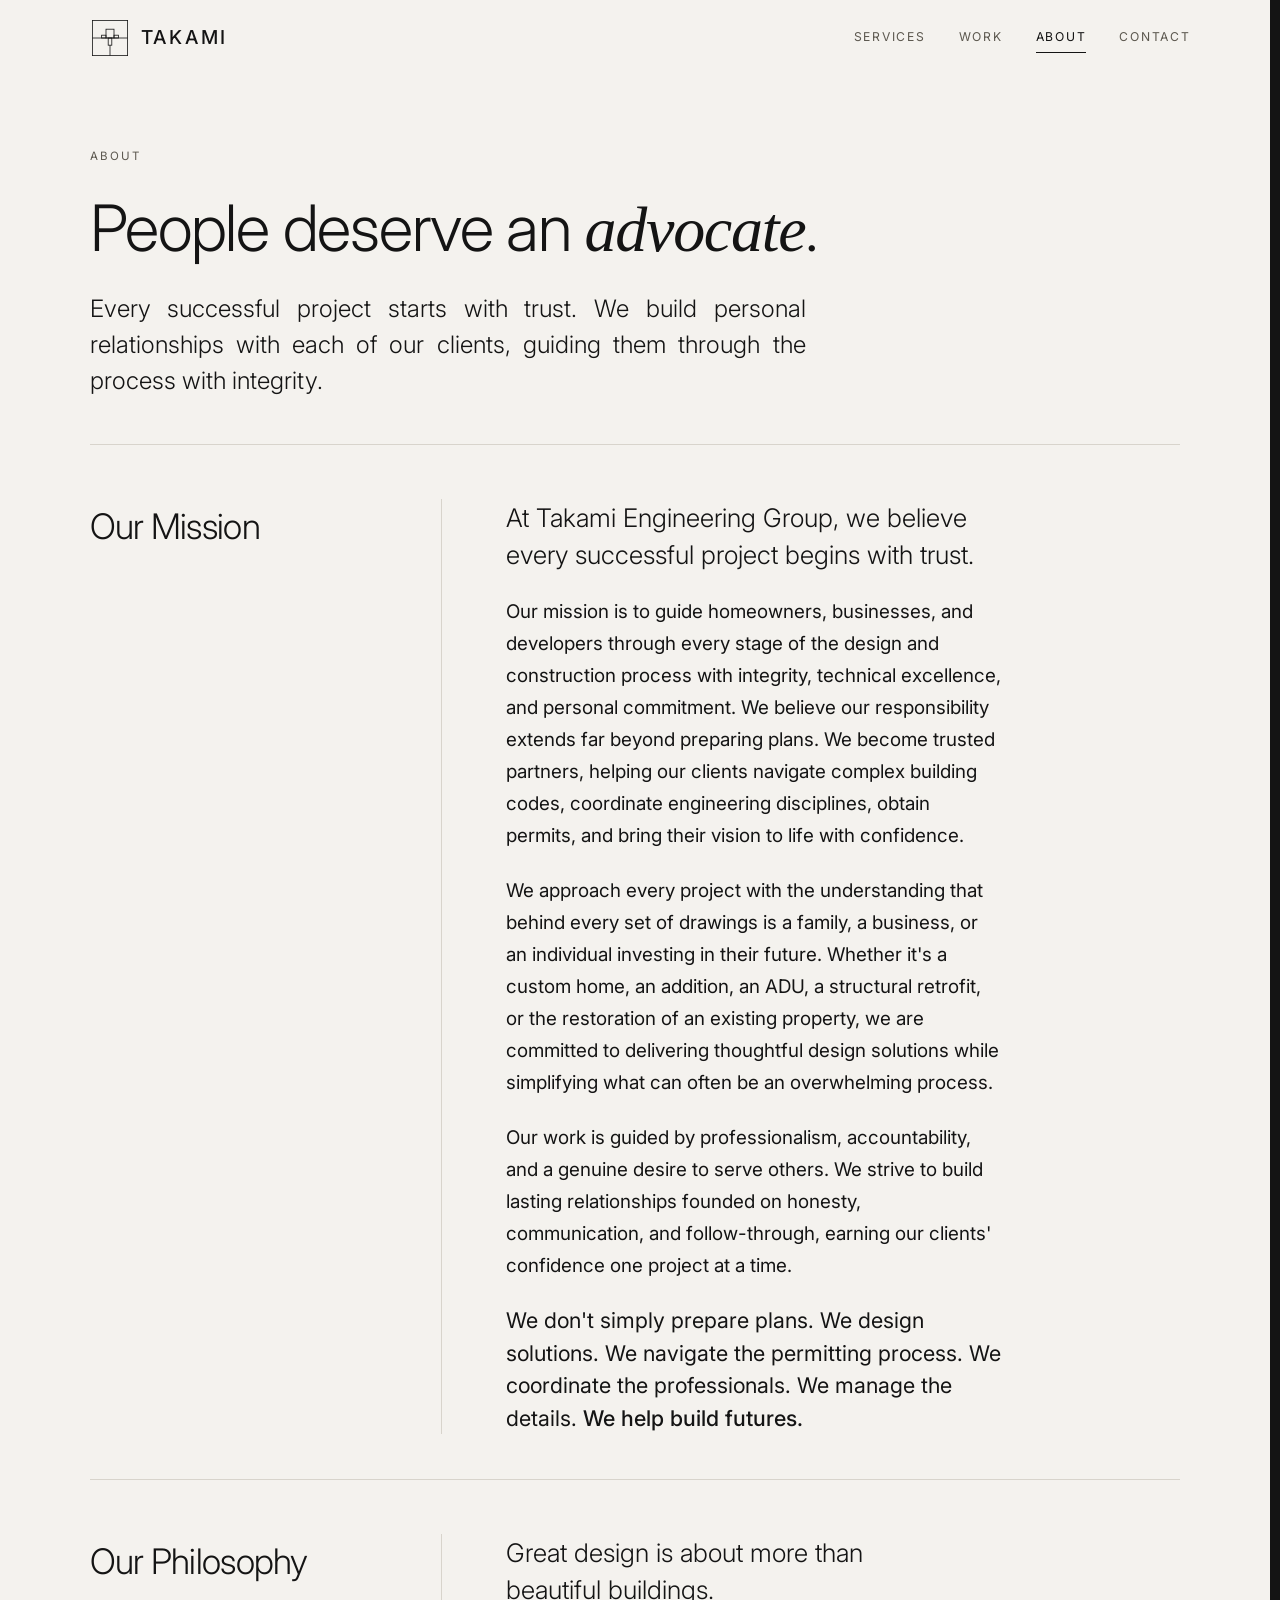
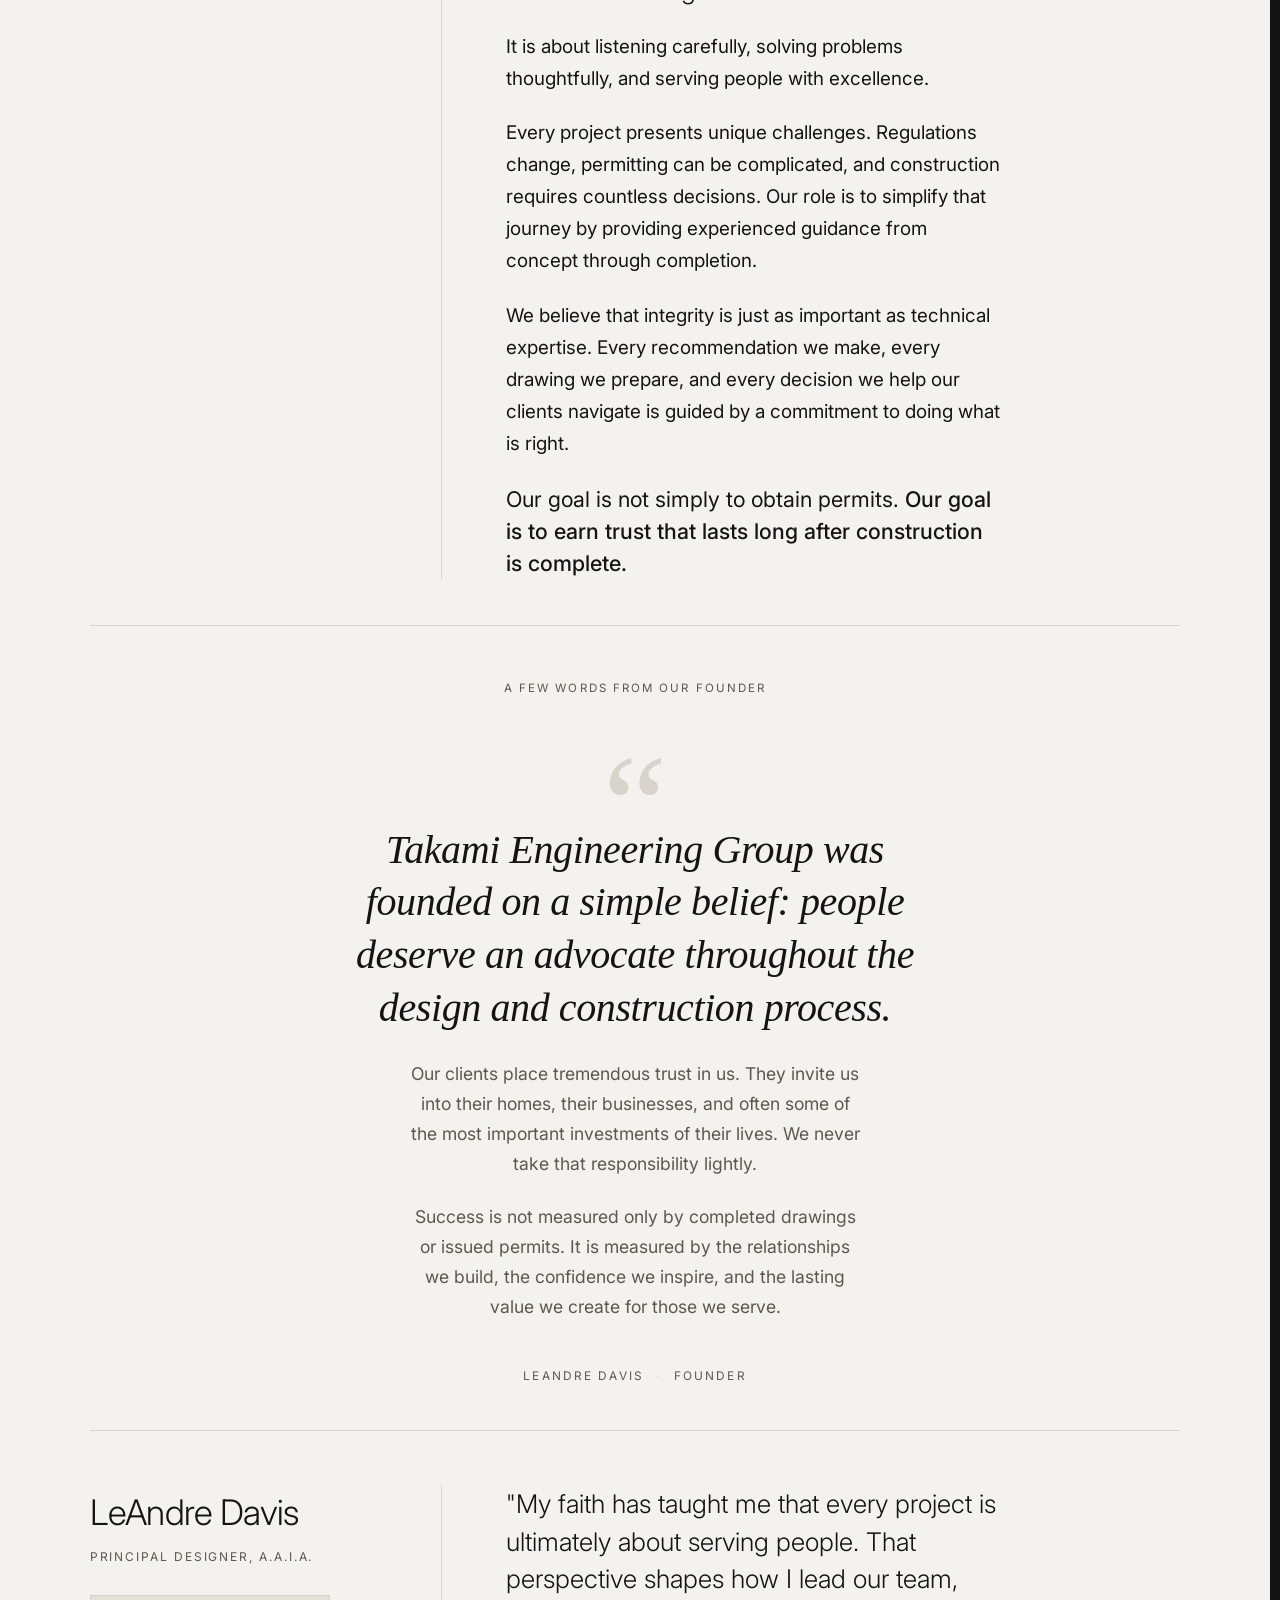
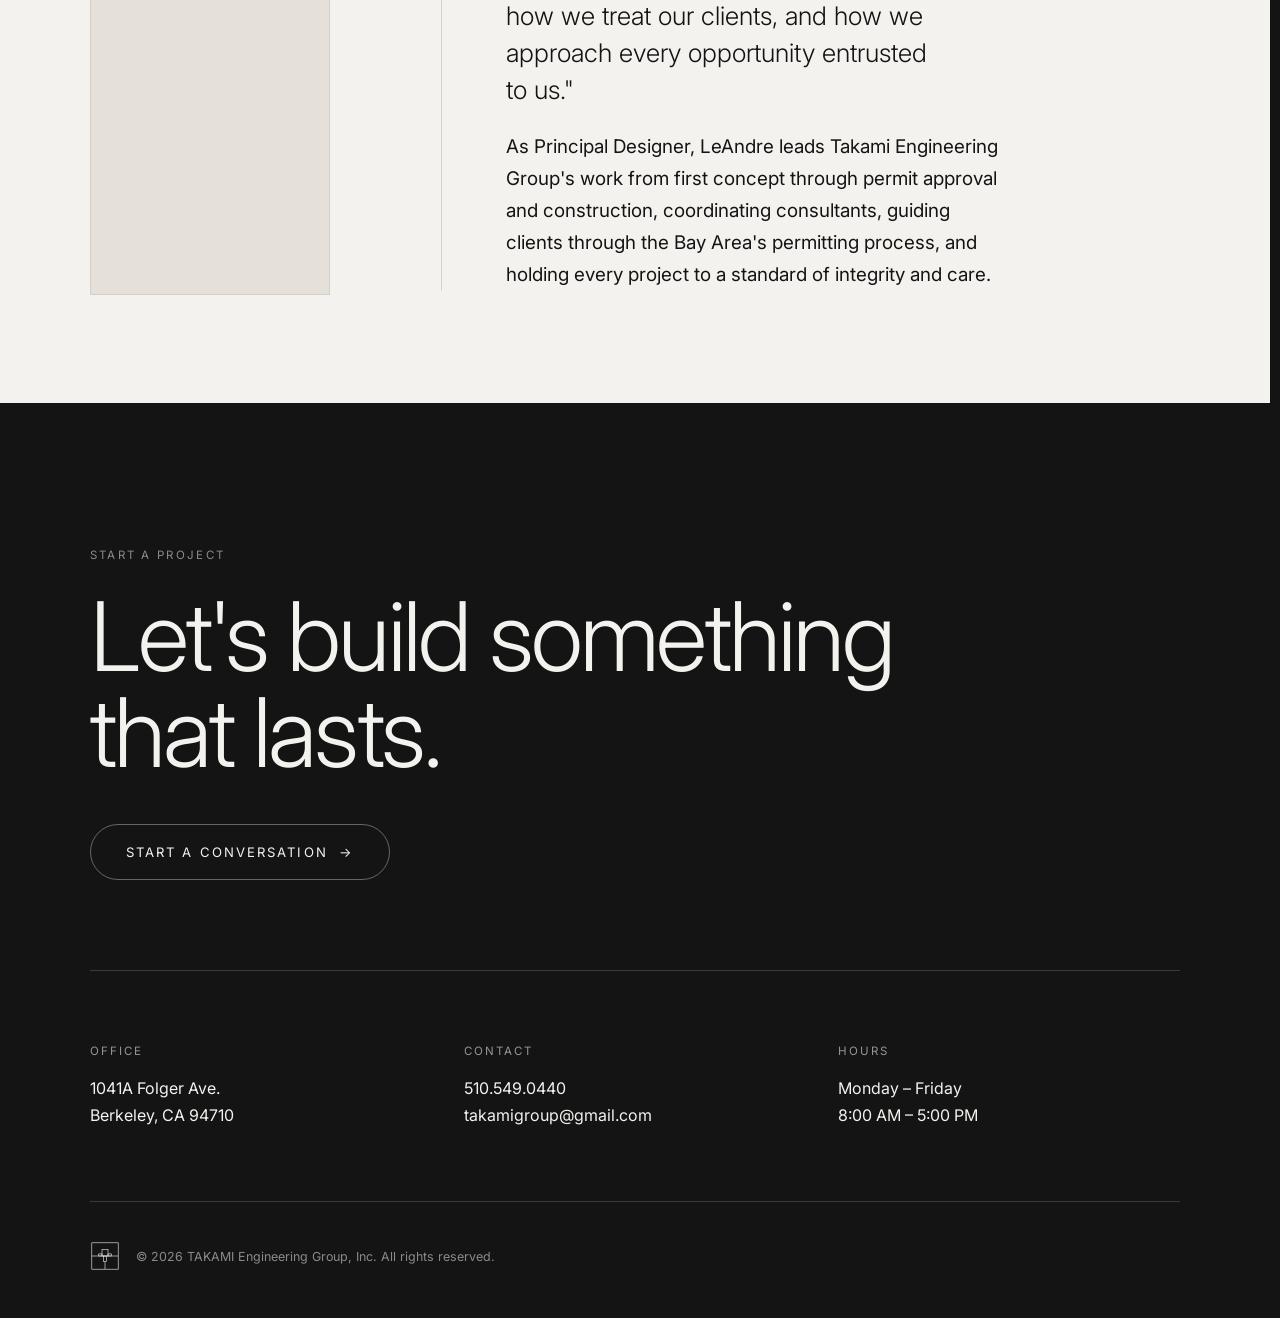
==== commit 23f669b1: "Quote: font-relative widths so lines stay full at every size (desktop too) The founder quote orphane" ====
--- a/about.html
+++ b/about.html
@@ -22,7 +22,7 @@
     <link rel="preconnect" href="https://fonts.googleapis.com">
     <link rel="preconnect" href="https://fonts.gstatic.com" crossorigin>
     <link href="https://fonts.googleapis.com/css2?family=Inter:wght@300;400;500&display=swap" rel="stylesheet">
-    <link rel="stylesheet" href="styles.css?v=89">
+    <link rel="stylesheet" href="styles.css?v=95">
 </head>
 
 <body>
@@ -210,7 +210,7 @@
         </div>
     </footer>
 
-    <script src="site.js?v=89"></script>
+    <script src="site.js?v=95"></script>
 
 </body>
 
--- a/styles.css
+++ b/styles.css
@@ -2262,8 +2262,8 @@
 
 .quote {
     position: relative;
-    /* wide enough to keep "Takami Engineering Group" on one line */
-    max-width: min(90vw, 34rem);
+    /* holds the (self-capped) lead + body; the lead/body set their own widths */
+    max-width: min(92vw, 36rem);
     margin: 0 auto;
     padding-top: clamp(2.5rem, 7vw, 4.5rem);
 }
@@ -2288,7 +2288,11 @@
 }
 
 .quote__lead {
-    margin: 0;
+    /* width tied to the font (14x): the same clean wrap at every size —
+       "Takami Engineering Group" on line 1, no orphaned last word — with no
+       reliance on text-wrap: pretty. 14em = 336px at 24px, 560px at 40px. */
+    max-width: 14em;
+    margin: 0 auto;
     font-family: Georgia, "Times New Roman", serif;
     font-style: italic;
     font-weight: 300;
@@ -2299,7 +2303,9 @@
 }
 
 .quote__body {
-    max-width: 54ch;
+    /* font-relative width so the body last lines stay full at every size too
+       (was 54ch, which went wide enough to orphan "lightly." / "we serve.") */
+    max-width: 26em;
     margin: 1.5rem auto 0;
     color: var(--ink-soft);
     font-size: clamp(1rem, 1.4vw, 1.1rem);
@@ -2370,25 +2376,21 @@
         font-size: 0.66rem;
     }
 
-    /* Centre the whole home page on phones (hero eyebrow/headline/sub, the intro
-       copy, and the stats). These classes are home-only, so other pages and the
-       desktop layout are untouched. */
+    /* Centre the hero on phones (eyebrow, headline, sub). Home-only class, so
+       other pages and the desktop layout are untouched. Everything below the hero
+       (intro copy, stats) keeps its original left-aligned layout. */
     .hero {
         text-align: center;
     }
 
-    .intro-copy__text {
-        text-align: center;
-        align-items: center;
-    }
-
-    .intro-copy__more {
-        width: 100%;
-    }
-
-    .stats div {
-        align-items: center;
-        text-align: center;
+    /* Founder quote: the desktop 34rem cap never engages on phones (always 90vw),
+       and 90vw wraps differently per device — some widths orphan a single word
+       ("process.", "lightly.") on the last line. Cap the width at 21rem (~336px)
+       so every phone gets the same clean wrap: "Takami Engineering Group" stays on
+       line 1 and every line stays full, with NO reliance on text-wrap: pretty
+       (which some mobile browsers ignore). Verified greedy-wrap at 336px. */
+    .quote {
+        max-width: min(90vw, 21rem);
     }
 
     /* S2 — the Bay Area map has no hover spotlight on touch, so shrink it (it
@@ -2403,23 +2405,27 @@
     }
 }
 
+/* Very narrow phones (SE-1 class): 90vw drops below the 21rem quote cap, so the
+   24px quote lead would split "Takami Engineering Group" across two lines. Shrink
+   it just enough to keep the name on line 1 and the wrap clean. */
+@media (max-width: 360px) {
+    .quote__lead {
+        font-size: 1.35rem;
+    }
+}
+
 /* Process bridge on phones — placed after the base .journey rules so these win
    on source order. Smaller copy + a slightly bolder drawn spine. */
 @media (max-width: 720px) {
-    /* zoom sets how far apart fitBridge places the leg borders, i.e. the copy
-       column width; tuned so the descriptions fill ~3 lines between the legs */
+    /* Match the DESKTOP bridge framing: same tower-zoom (1.75) drives fitBridge's
+       leg/column width, auto-fitting the smaller mobile font to 3 lines. */
     .process-band {
-        --tower-zoom: 1.7;
-    }
-
-    /* Show the WHOLE tower (draw it near 1:1 instead of the 1.7 leg-zoom) so its
-       three stacked openings line up with the three visible steps: 01, 02 and 03
-       each sit vertically centred in an opening, between the tower's cross-braces.
-       This is decoupled from --tower-zoom on purpose — that still drives fitBridge's
-       leg/column width (the copy keeps its width); only the drawn image shrinks. */
+        --tower-zoom: 1.75;
+    }
+
+    /* Same framing as desktop (base -26px), nudged a few pixels down. */
     .process-band::before {
-        background-size: auto 103%;
-        background-position: center -48px;
+        background-position: center -18px;
     }
 
     /* smaller number circles + rail + a thinner drawn spine → more room for copy,
